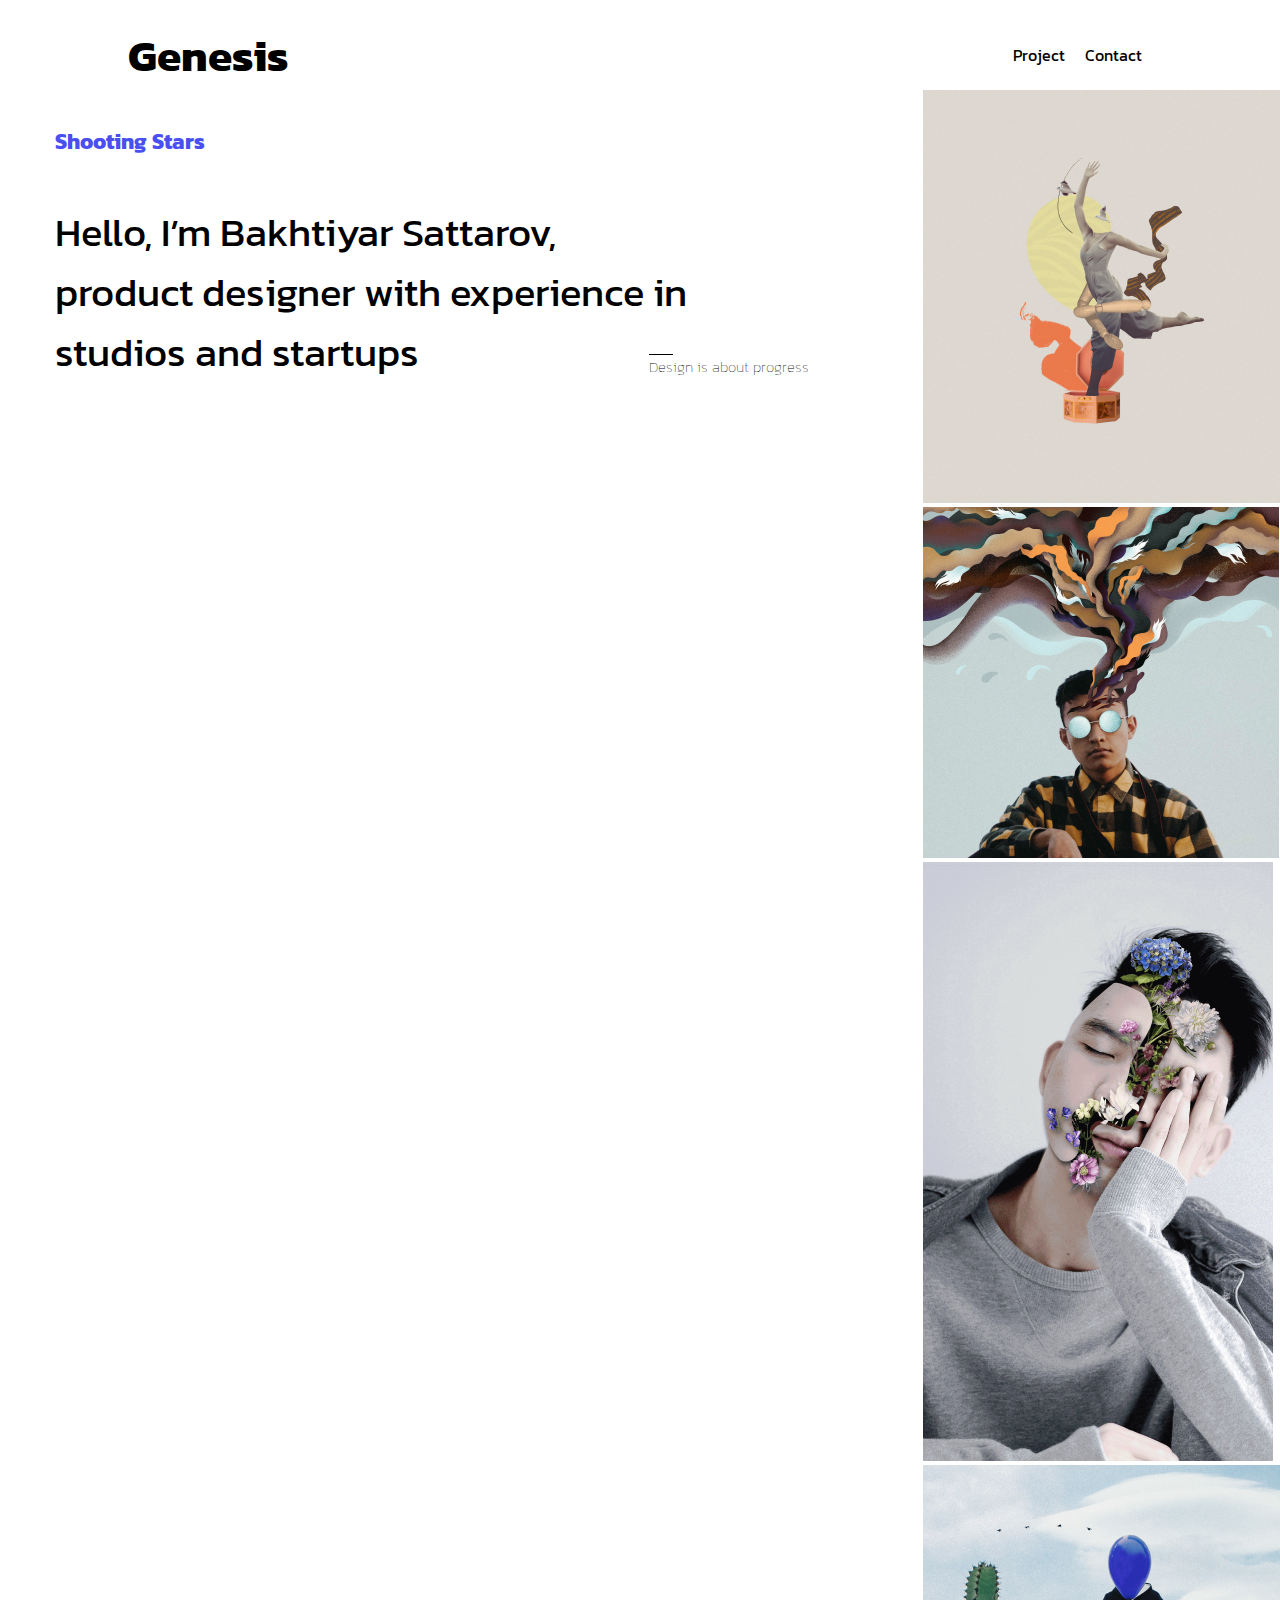
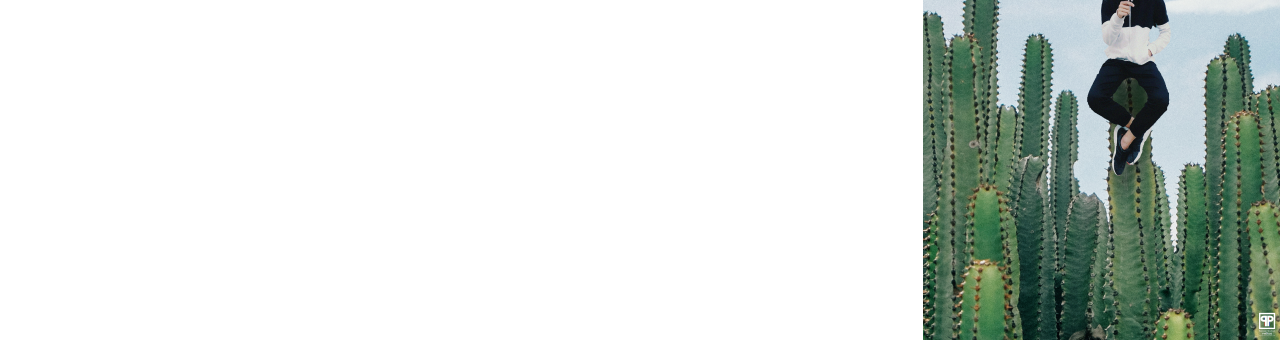
==== index.html @ 6133f6ea "first commit" ====
<!DOCTYPE html>
<html lang="en">
<head>
    <meta charset="UTF-8">
    <meta http-equiv="X-UA-Compatible" content="IE=edge">
    <meta name="viewport" content="width=device-width, initial-scale=1.0">

    <link rel="preconnect" href="https://fonts.googleapis.com"> 
    <link rel="preconnect" href="https://fonts.gstatic.com" crossorigin> 
    <link href="https://fonts.googleapis.com/css2?family=Kanit&display=swap" rel="stylesheet">
    <link rel="preconnect" href="https://fonts.googleapis.com"> 
    <link rel="preconnect" href="https://fonts.gstatic.com" crossorigin> 
    <link href="https://fonts.googleapis.com/css2?family=Kanit:wght@100&display=swap" rel="stylesheet">

    <link rel="stylesheet" href="styles/styles.css">


    <title>Document</title>
</head>
<body>
    <header>
        <nav class="navbar">
             <div class="logo"><h1>Genesis</h1></div>
            <ul>
                <li><a href="#">Project</a></li>
                <li><a href="#">Contact</a></li>
            </ul>
        </nav>
    </header>

    <main>
        <section class="section1">
            <div class="text-container">
                <h2>Shooting Stars</h2>
                <p>Hello, I’m Bakhtiyar Sattarov,
                    product designer with experience
                    in studios and startups</p>
                </div>
                <div class="quote-container">
                    <p class="quote"><span style="border-top: solid 1px black;">Des</span>ign is about progress</p>
                </div>
        </section>

        <section>
            <div class="grid-container">
                <div class="grid-item1"><img src="images/grid/Rectangle-2.png" alt=""></div>
                <div class="grid-item2"><img src="images/grid/Rectangle-3.png" alt=""></div>
                <div class="grid-item3"><img src="images/grid/Rectangle-4.png" alt=""></div>
                <div class="grid-item4"><img src="images/grid/Rectangle-5.png" alt=""></div>
                <div class="grid-item5"></div>
                <div class="grid-item6"></div>
                <div class="grid-item7"></div>
                <div class="grid-item8"></div>
                <div class="grid-item9"></div>
                <div class="grid-item10"></div>
                <div class="grid-item11"></div>
                <div class="grid-item12"></div>
            </div>
            
        </section>
    </main>
    
</body>
</html>
---- styles/styles.css ----
main{width:100%;height:100vh;display:flex;position:relative}.section1{width:100%;height:300px;display:flex;position:relative}.text-container{width:640px;height:300px;display:flex;flex-wrap:wrap;position:absolute;top:5%;left:6%}h2{margin-top:20px;font-family:"Kanit",sans-serif;font-size:22px;color:#4A4FF2}p{margin-top:20px;font-family:"Kanit",sans-serif;font-size:40px;color:#000000}.quote-container{width:200px;height:40px;display:inline;justify-content:center;align-items:center;position:absolute;bottom:5%;right:8%}.quote{font-family:"Kanit",sans-serif;font-size:15px;color:#000000;font-weight:100}header{width:100%;height:70px;margin-top:20px;display:flex;align-items:center;justify-content:center}.logo{font-family:"Kanit",sans-serif;font-size:22px}.navbar{width:80%;height:70px;display:flex;justify-content:center;align-items:center}.navbar ul{width:100%;display:flex;justify-content:flex-end}.navbar li{list-style:none;font-family:"Kanit",sans-serif;font-size:16px}.navbar a{padding:10px;text-decoration:none;color:black;cursor:pointer}*{margin:0;padding:0;box-sizing:border-box}body{width:100%;height:100vh;background-color:white}
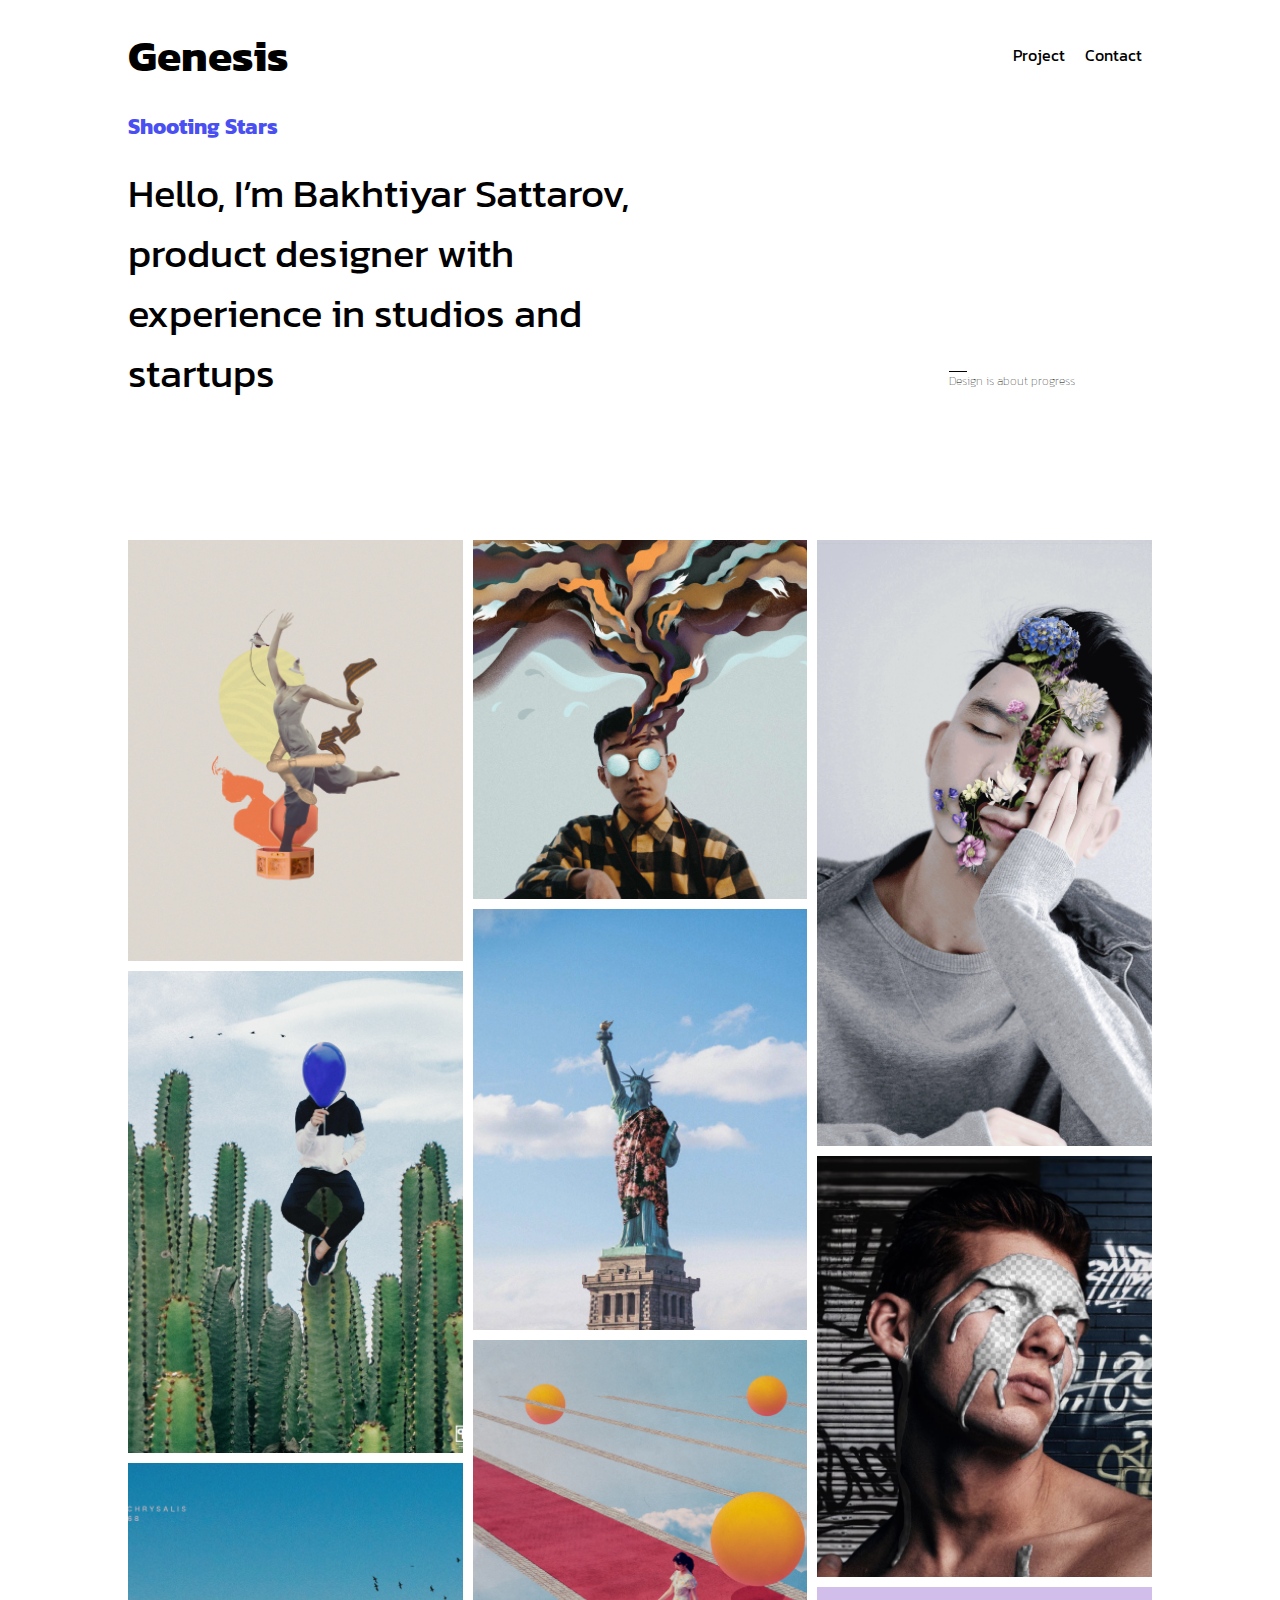
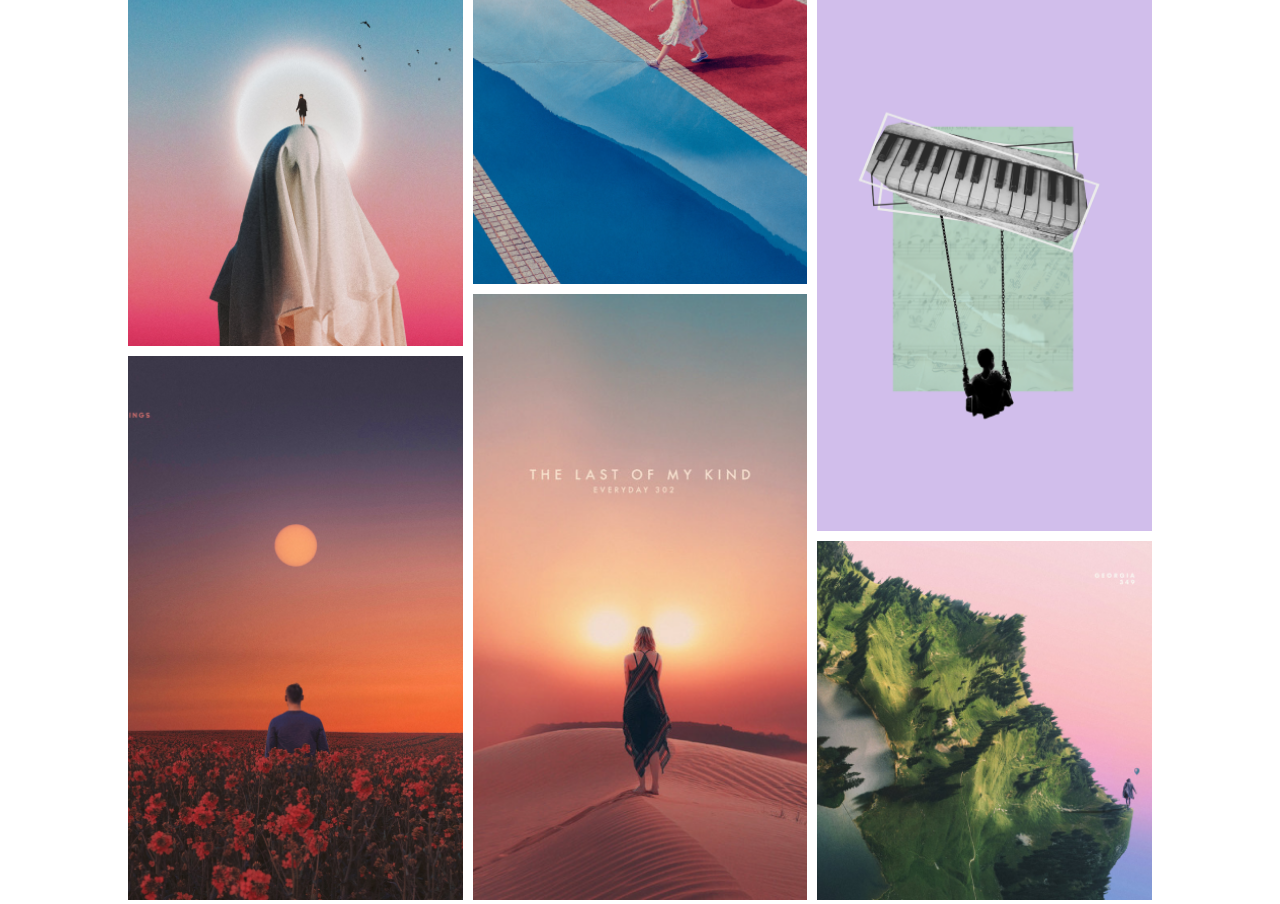
==== commit 5f205b78: "added grid" ====
--- a/index.html
+++ b/index.html
@@ -41,20 +41,20 @@
                 </div>
         </section>
 
-        <section>
+        <section class="section2">
             <div class="grid-container">
                 <div class="grid-item1"><img src="images/grid/Rectangle-2.png" alt=""></div>
                 <div class="grid-item2"><img src="images/grid/Rectangle-3.png" alt=""></div>
                 <div class="grid-item3"><img src="images/grid/Rectangle-4.png" alt=""></div>
                 <div class="grid-item4"><img src="images/grid/Rectangle-5.png" alt=""></div>
-                <div class="grid-item5"></div>
-                <div class="grid-item6"></div>
-                <div class="grid-item7"></div>
-                <div class="grid-item8"></div>
-                <div class="grid-item9"></div>
-                <div class="grid-item10"></div>
-                <div class="grid-item11"></div>
-                <div class="grid-item12"></div>
+                <div class="grid-item5"><img src="images/grid/Rectangle-6.png" alt=""></div>
+                <div class="grid-item6"><img src="images/grid/Rectangle-7.png" alt=""></div>
+                <div class="grid-item7"><img src="images/grid/Rectangle-8.png" alt=""></div>
+                <div class="grid-item8"><img src="images/grid/Rectangle-9.png" alt=""></div>
+                <div class="grid-item9"><img src="images/grid/Rectangle-10.png" alt=""></div>
+                <div class="grid-item10"><img src="images/grid/Rectangle-11.png" alt=""></div>
+                <div class="grid-item11"><img src="images/grid/Rectangle-12.png" alt=""></div>
+                <div class="grid-item12"><img src="images/grid/Rectangle-13.png" alt=""></div>
             </div>
             
         </section>
--- a/styles/styles.css
+++ b/styles/styles.css
@@ -1 +1 @@
-main{width:100%;height:100vh;display:flex;position:relative}.section1{width:100%;height:300px;display:flex;position:relative}.text-container{width:640px;height:300px;display:flex;flex-wrap:wrap;position:absolute;top:5%;left:6%}h2{margin-top:20px;font-family:"Kanit",sans-serif;font-size:22px;color:#4A4FF2}p{margin-top:20px;font-family:"Kanit",sans-serif;font-size:40px;color:#000000}.quote-container{width:200px;height:40px;display:inline;justify-content:center;align-items:center;position:absolute;bottom:5%;right:8%}.quote{font-family:"Kanit",sans-serif;font-size:15px;color:#000000;font-weight:100}header{width:100%;height:70px;margin-top:20px;display:flex;align-items:center;justify-content:center}.logo{font-family:"Kanit",sans-serif;font-size:22px}.navbar{width:80%;height:70px;display:flex;justify-content:center;align-items:center}.navbar ul{width:100%;display:flex;justify-content:flex-end}.navbar li{list-style:none;font-family:"Kanit",sans-serif;font-size:16px}.navbar a{padding:10px;text-decoration:none;color:black;cursor:pointer}*{margin:0;padding:0;box-sizing:border-box}body{width:100%;height:100vh;background-color:white}+.section2{width:100%;height:100vh;display:flex;justify-content:center;margin-top:150px}.grid-container{width:80%;height:1960px;display:grid;justify-content:center;grid-gap:10px;grid-template-columns:repeat(9,1fr);grid-template-rows:repeat(32,1fr)}.grid-container img{width:100%;height:100%;object-fit:cover}.grid-item1{grid-column:1/4;grid-row:1/8}.grid-item2{grid-column:4/7;grid-row:1/7}.grid-item3{grid-column:7/10;grid-row:1/11}.grid-item4{grid-column:1/4;grid-row:8/16}.grid-item5{grid-column:4/7;grid-row:7/14}.grid-item6{grid-column:7/10;grid-row:11/18}.grid-item7{grid-column:1/4;grid-row:16/24}.grid-item8{grid-column:4/7;grid-row:14/23}.grid-item9{grid-column:7/10;grid-row:18/27}.grid-item10{grid-column:1/4;grid-row:24/33}.grid-item11{grid-column:4/7;grid-row:23/33}.grid-item12{grid-column:7/10;grid-row:27/33}main{width:100%;height:100vh;flex-direction:column}.section1{width:100%;height:300px;display:flex;justify-content:center}.text-container{float:left;width:40%;height:300px;display:flex;flex-wrap:wrap}h2{margin-top:20px;font-family:"Kanit",sans-serif;font-size:22px;color:#4A4FF2}p{margin-top:20px;font-family:"Kanit",sans-serif;font-size:40px;color:#000000}.quote-container{float:right;width:40%;height:300px;display:flex;justify-content:flex-end;align-items:flex-end}.quote{font-family:"Kanit",sans-serif;font-size:12px;color:#000000;font-weight:100;padding-right:15%}header{width:100%;height:70px;margin-top:20px;display:flex;align-items:center;justify-content:center}.logo{font-family:"Kanit",sans-serif;font-size:22px}.navbar{width:80%;height:70px;display:flex;justify-content:center;align-items:center}.navbar ul{width:100%;display:flex;justify-content:flex-end}.navbar li{list-style:none;font-family:"Kanit",sans-serif;font-size:16px}.navbar a{padding:10px;text-decoration:none;color:black;cursor:pointer}*{margin:0;padding:0;box-sizing:border-box}body{width:100%;height:100vh;background-color:white}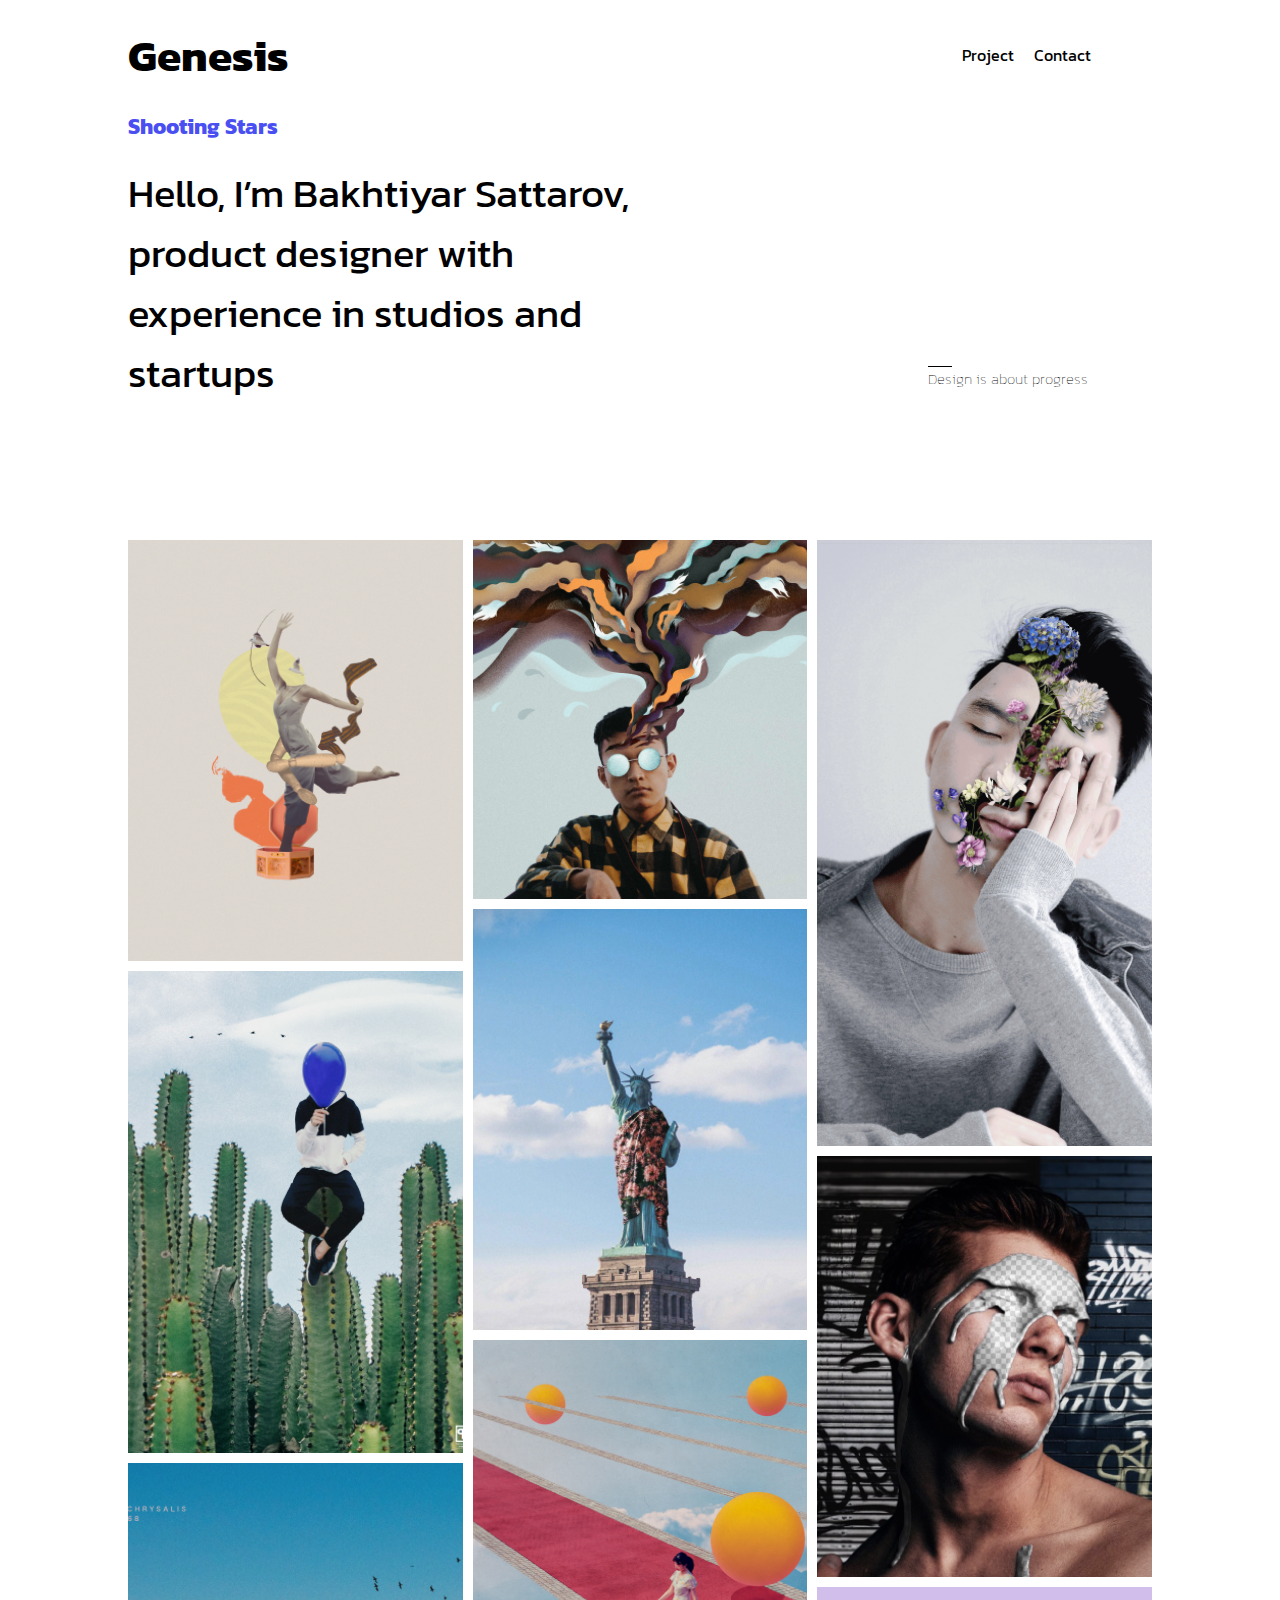
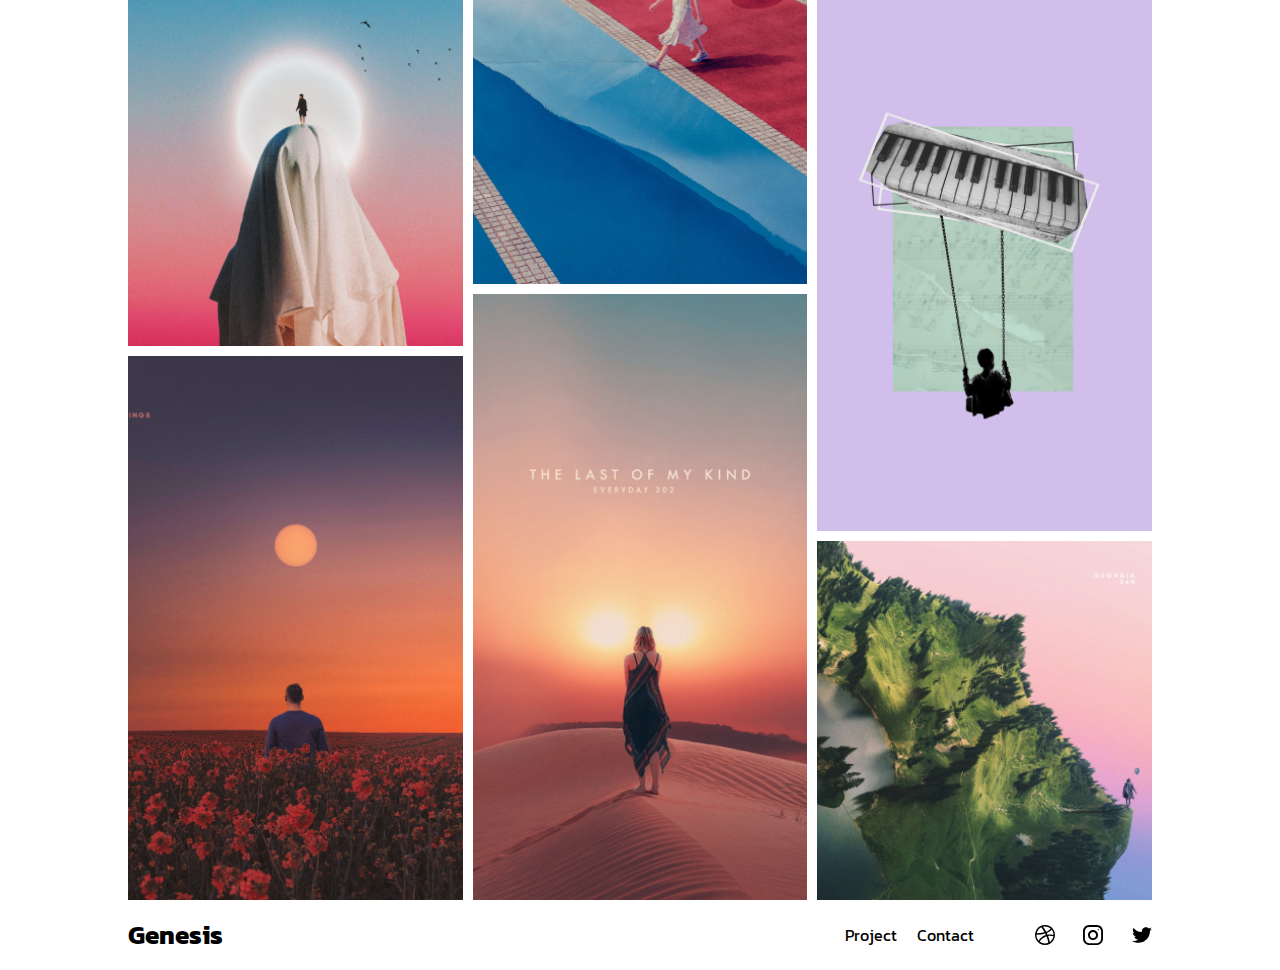
==== commit 6a76025d: "added footer" ====
--- a/index.html
+++ b/index.html
@@ -55,10 +55,30 @@
                 <div class="grid-item10"><img src="images/grid/Rectangle-11.png" alt=""></div>
                 <div class="grid-item11"><img src="images/grid/Rectangle-12.png" alt=""></div>
                 <div class="grid-item12"><img src="images/grid/Rectangle-13.png" alt=""></div>
-            </div>
-            
+            </div> 
         </section>
     </main>
+
+    <footer class="footer-container">
+        <nav class="navbar">
+             <div class="logo"><h3>Genesis</h3></div>
+            <ul>
+                <li><a href="#">Project</a></li>
+                <li><a href="#">Contact</a></li>
+            </ul>
+            <div class="social-media-container">
+                <svg class="dribbble">
+                    <use xlink:href="images/svg/dribbble.svg#dribbble"></use>
+                </svg>
+                <svg class="instagram">
+                    <use xlink:href="images/svg/instagram.svg#instagram"></use>
+                </svg>
+                <svg class="twitter">
+                    <use xlink:href="images/svg/twitter.svg#twitter"></use>
+                </svg>
+            </div> 
+        </nav>      
+    </footer>
     
 </body>
 </html>--- a/styles/styles.css
+++ b/styles/styles.css
@@ -1 +1 @@
-.section2{width:100%;height:100vh;display:flex;justify-content:center;margin-top:150px}.grid-container{width:80%;height:1960px;display:grid;justify-content:center;grid-gap:10px;grid-template-columns:repeat(9,1fr);grid-template-rows:repeat(32,1fr)}.grid-container img{width:100%;height:100%;object-fit:cover}.grid-item1{grid-column:1/4;grid-row:1/8}.grid-item2{grid-column:4/7;grid-row:1/7}.grid-item3{grid-column:7/10;grid-row:1/11}.grid-item4{grid-column:1/4;grid-row:8/16}.grid-item5{grid-column:4/7;grid-row:7/14}.grid-item6{grid-column:7/10;grid-row:11/18}.grid-item7{grid-column:1/4;grid-row:16/24}.grid-item8{grid-column:4/7;grid-row:14/23}.grid-item9{grid-column:7/10;grid-row:18/27}.grid-item10{grid-column:1/4;grid-row:24/33}.grid-item11{grid-column:4/7;grid-row:23/33}.grid-item12{grid-column:7/10;grid-row:27/33}main{width:100%;height:100vh;flex-direction:column}.section1{width:100%;height:300px;display:flex;justify-content:center}.text-container{float:left;width:40%;height:300px;display:flex;flex-wrap:wrap}h2{margin-top:20px;font-family:"Kanit",sans-serif;font-size:22px;color:#4A4FF2}p{margin-top:20px;font-family:"Kanit",sans-serif;font-size:40px;color:#000000}.quote-container{float:right;width:40%;height:300px;display:flex;justify-content:flex-end;align-items:flex-end}.quote{font-family:"Kanit",sans-serif;font-size:12px;color:#000000;font-weight:100;padding-right:15%}header{width:100%;height:70px;margin-top:20px;display:flex;align-items:center;justify-content:center}.logo{font-family:"Kanit",sans-serif;font-size:22px}.navbar{width:80%;height:70px;display:flex;justify-content:center;align-items:center}.navbar ul{width:100%;display:flex;justify-content:flex-end}.navbar li{list-style:none;font-family:"Kanit",sans-serif;font-size:16px}.navbar a{padding:10px;text-decoration:none;color:black;cursor:pointer}*{margin:0;padding:0;box-sizing:border-box}body{width:100%;height:100vh;background-color:white}+.footer-container{width:100%;height:70px;display:flex;align-items:center;justify-content:center}.logo{font-family:"Kanit",sans-serif;font-size:22px;color:black}.navbar{width:100%;height:70px;display:flex;justify-content:center;align-items:center}.navbar ul{width:100%;display:flex;justify-content:flex-end;padding-right:5%}.navbar li{list-style:none;font-family:"Kanit",sans-serif;font-size:16px}.navbar a{padding:10px;text-decoration:none;color:black;cursor:pointer}.social-media-container{width:150px;height:70px;display:flex;justify-content:space-between;align-items:center}.dribbble{width:20px;height:20px}.instagram{width:20px;height:20px}.twitter{width:20px;height:20px}.section2{width:100%;height:100%;display:flex;justify-content:center;margin-top:150px}.grid-container{width:80%;height:1960px;display:grid;justify-content:center;grid-gap:10px;grid-template-columns:repeat(9,1fr);grid-template-rows:repeat(32,1fr)}.grid-container img{width:100%;height:100%;object-fit:cover}.grid-item1{grid-column:1/4;grid-row:1/8}.grid-item2{grid-column:4/7;grid-row:1/7}.grid-item3{grid-column:7/10;grid-row:1/11}.grid-item4{grid-column:1/4;grid-row:8/16}.grid-item5{grid-column:4/7;grid-row:7/14}.grid-item6{grid-column:7/10;grid-row:11/18}.grid-item7{grid-column:1/4;grid-row:16/24}.grid-item8{grid-column:4/7;grid-row:14/23}.grid-item9{grid-column:7/10;grid-row:18/27}.grid-item10{grid-column:1/4;grid-row:24/33}.grid-item11{grid-column:4/7;grid-row:23/33}.grid-item12{grid-column:7/10;grid-row:27/33}.section1{width:100%;height:300px;display:flex;justify-content:center}.text-container{float:left;width:40%;height:300px;display:flex;flex-wrap:wrap}h2{margin-top:20px;font-family:"Kanit",sans-serif;font-size:22px;color:#4A4FF2}p{margin-top:20px;font-family:"Kanit",sans-serif;font-size:40px;color:#000000}.quote-container{float:right;width:40%;height:300px;display:flex;justify-content:flex-end;align-items:flex-end;padding-right:5%}.quote{font-family:"Kanit",sans-serif;font-size:15px;color:#000000;font-weight:100}header{width:100%;height:70px;margin-top:20px;display:flex;align-items:center;justify-content:center}.logo{font-family:"Kanit",sans-serif;font-size:22px;color:black}.navbar{width:80%;height:70px;display:flex;justify-content:center;align-items:center}.navbar ul{width:100%;display:flex;justify-content:flex-end}.navbar li{list-style:none;font-family:"Kanit",sans-serif;font-size:16px}.navbar a{padding:10px;text-decoration:none;color:black;cursor:pointer}*{margin:0;padding:0;box-sizing:border-box}body{width:100%;height:100vh;flex-direction:column;background-color:white}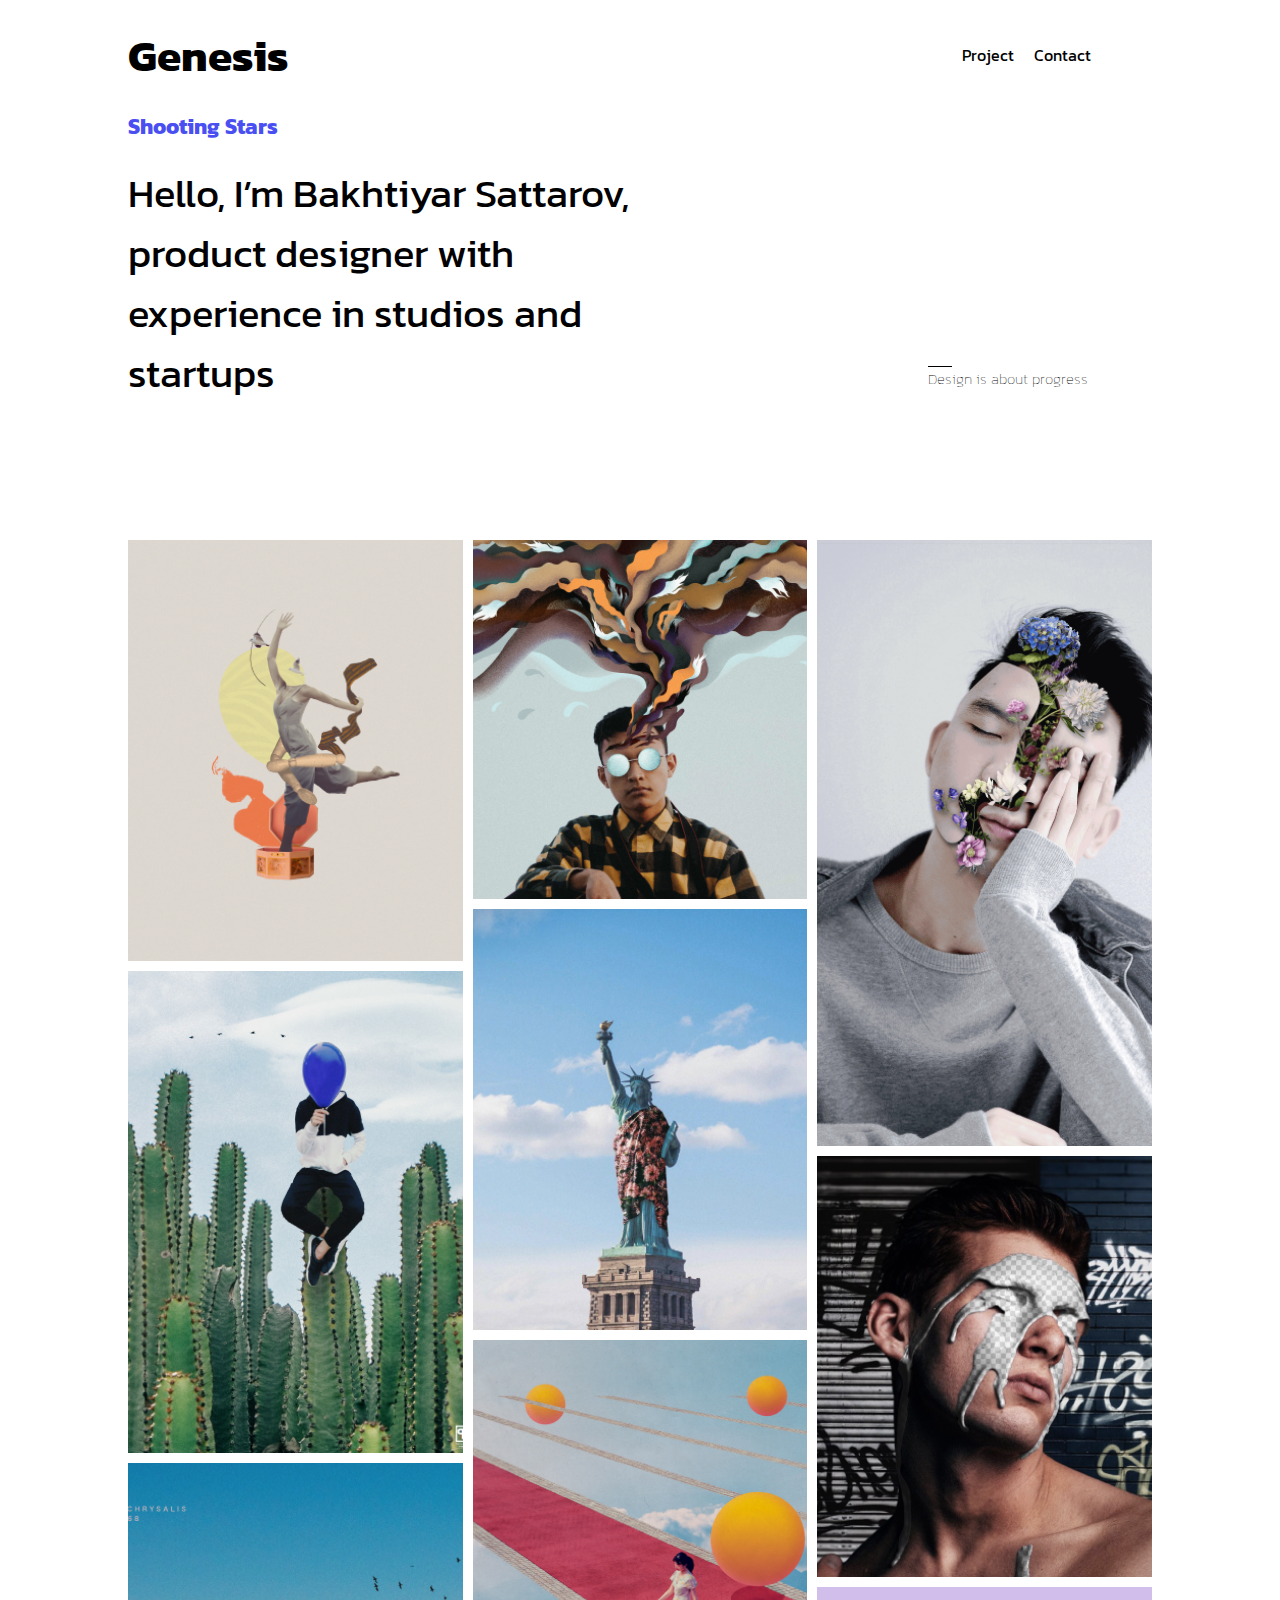
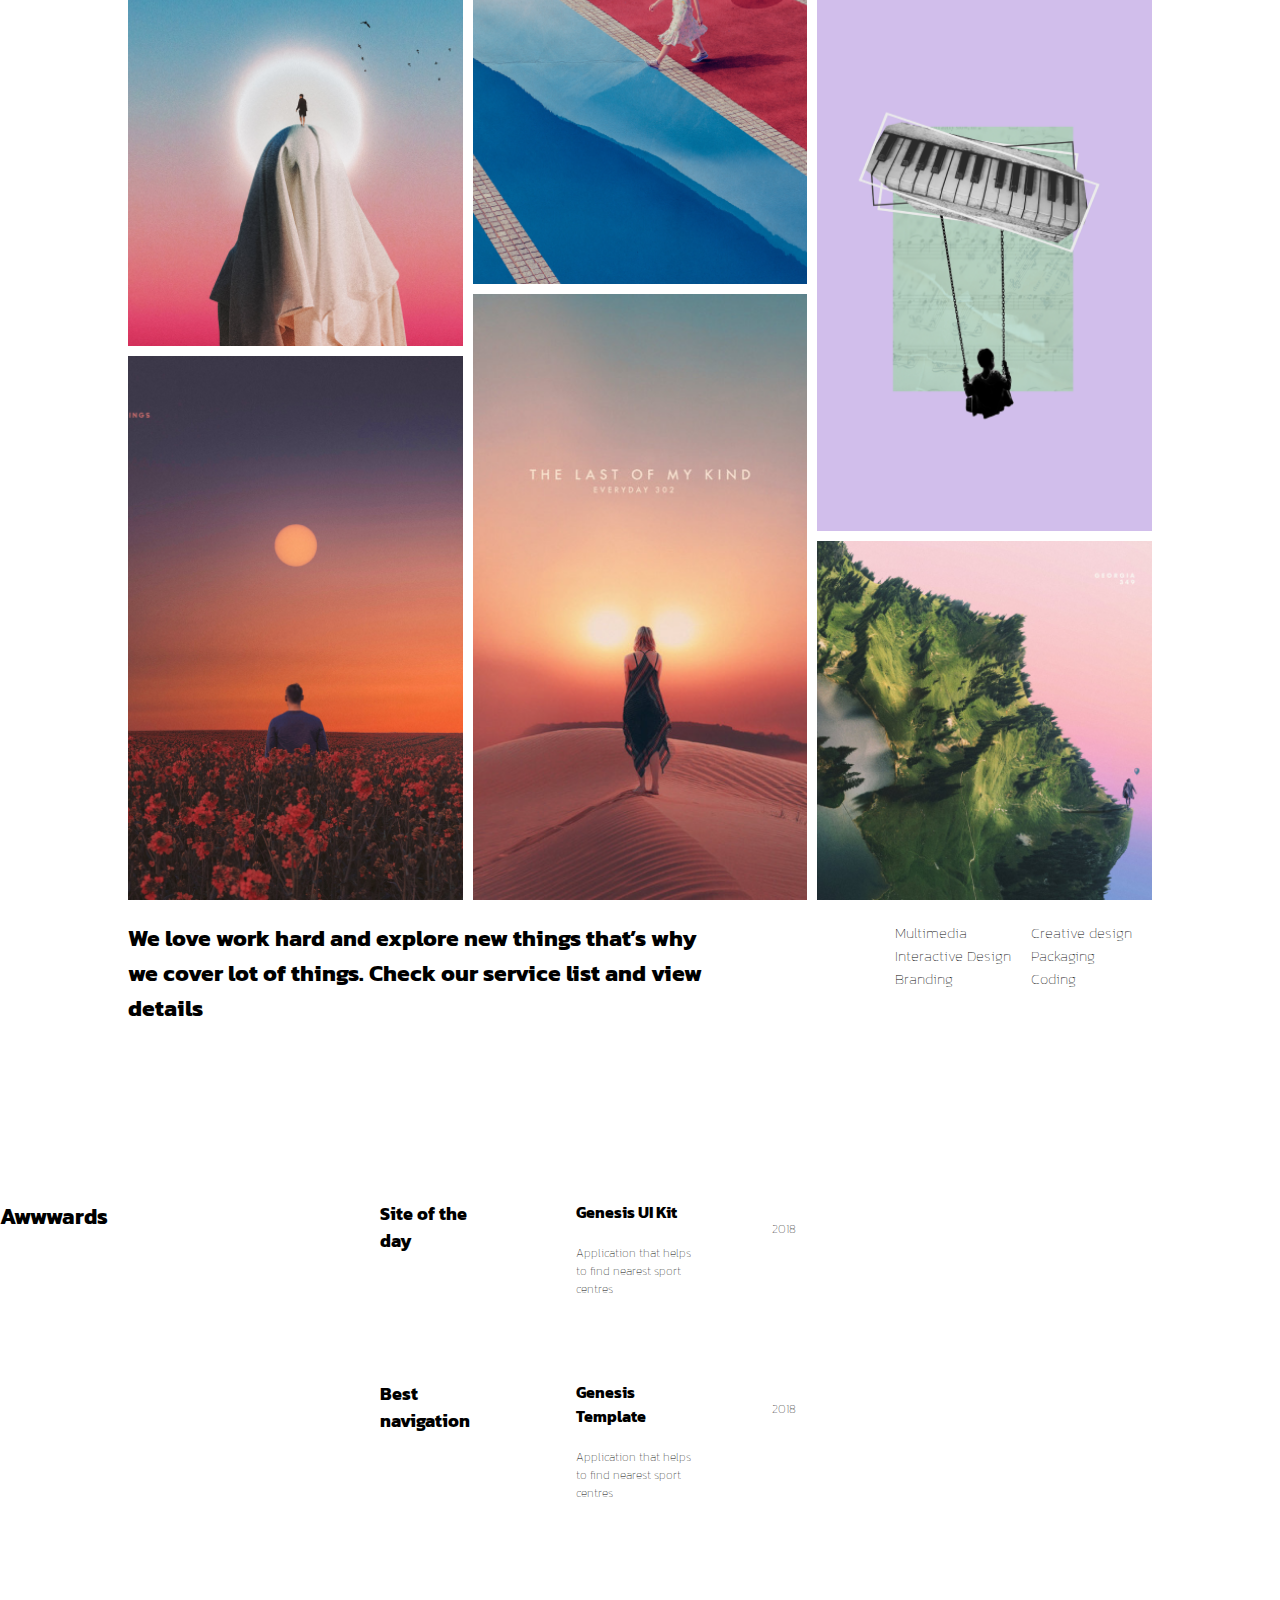
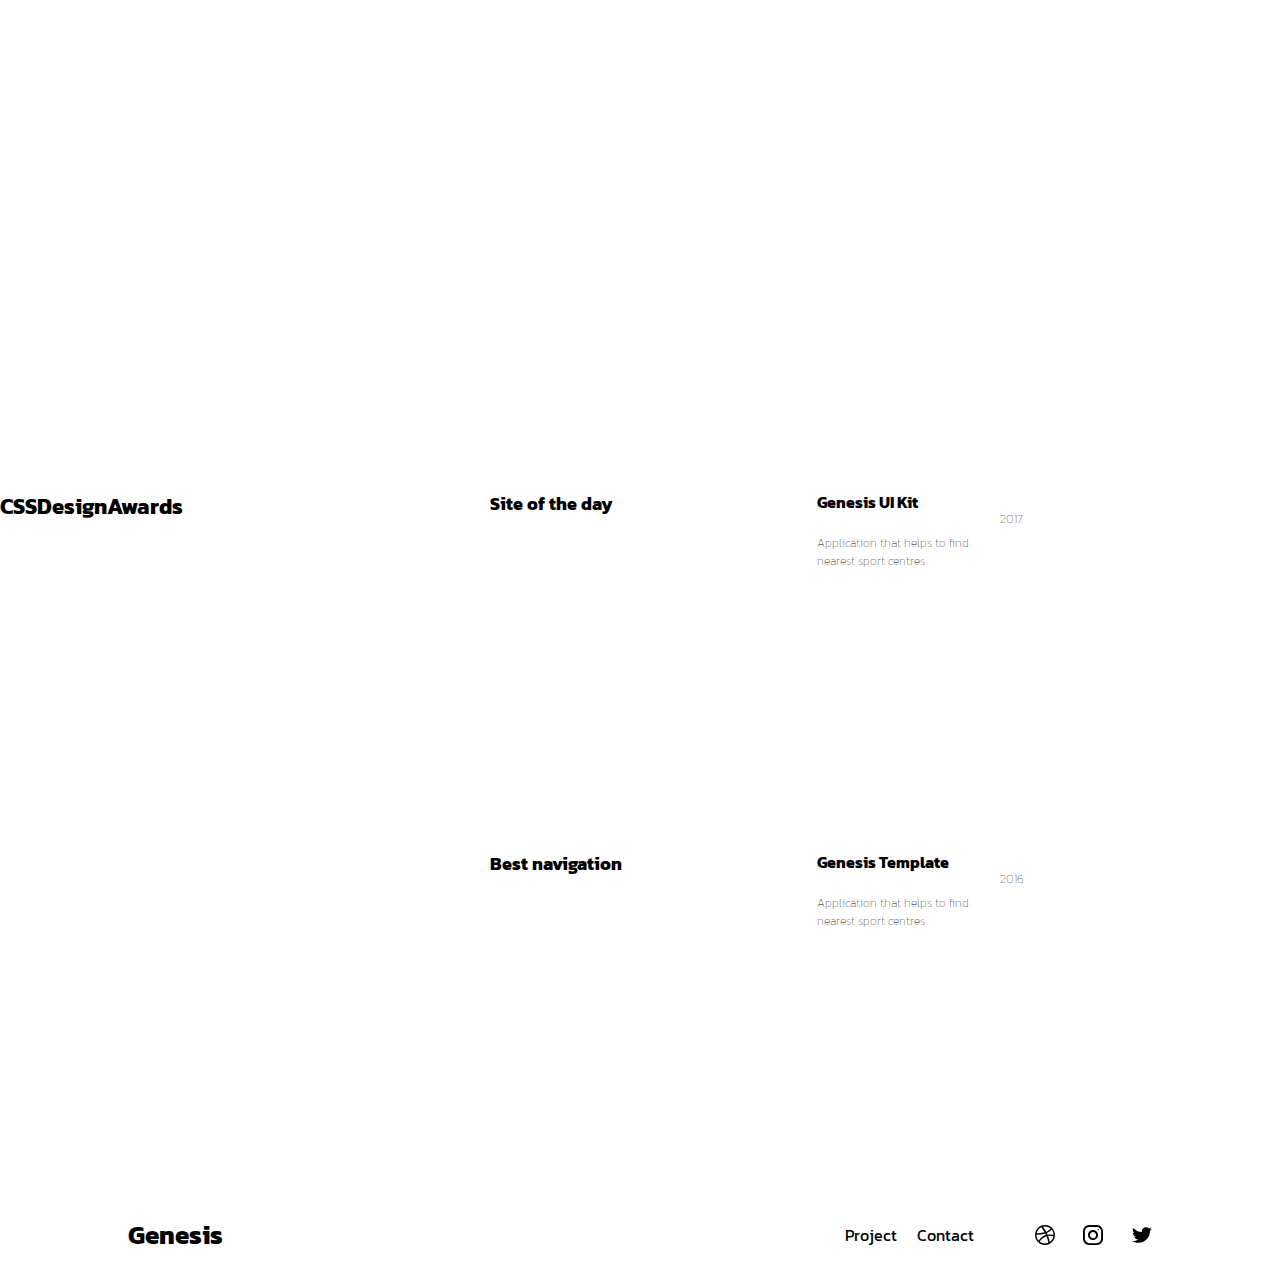
==== commit 30ed0963: "trying to add grid" ====
--- a/index.html
+++ b/index.html
@@ -57,6 +57,66 @@
                 <div class="grid-item12"><img src="images/grid/Rectangle-13.png" alt=""></div>
             </div> 
         </section>
+
+        <section class="section3">
+        <div class="section3-container">
+            <div class="text-container1">
+                <h3>We love work hard and explore new things that’s why we cover lot of things.
+                     Check our service list and view details</h3>
+            </div>
+            <div class="lists">
+                <div class="list1">
+                    <ul>
+                        <li>Multimedia</li>
+                        <li>Interactive Design</li>
+                        <li>Branding</li>
+                    </ul>
+                </div>
+                <div class="list2">
+                    <ul>
+                        <li>Creative design</li>
+                        <li>Packaging</li>
+                        <li>Coding</li>
+                    </ul>
+                </div>
+            </div>
+        </div>
+        </section>
+
+        <section class="section4">
+            <div class="grid-container1">
+                <div class="grid-text1"><h3>Awwwards</h3></div>
+                <div class="grid-text2"><h4>Site of the day</h4></div>
+                <div class="grid-text3"><h4>Best navigation</h4></div>
+
+                <div class="grid-text4"><h5>Genesis UI Kit</h5>
+                    <p>Application that helps to find nearest sport centres</p>
+                </div>
+
+                <div class="grid-text5"><h5>Genesis Template</h5>
+                    <p>Application that helps to find nearest sport centres</p>
+                </div>
+                
+                <div class="grid-text6"><p>2018</p></div>
+                <div class="grid-text7"><p>2018</p></div>
+            </div>
+            <div class="grid-container2">
+                <div class="grid-text8"><h3>CSSDesignAwards</h3></div>
+                <div class="grid-text9"><h4>Site of the day</h4></div>
+                <div class="grid-text10"><h4>Best navigation</h4></div>
+
+                <div class="grid-text11"><h5>Genesis UI Kit</h5>
+                    <p>Application that helps to find nearest sport centres</p>
+                </div>
+
+                <div class="grid-text12"><h5>Genesis Template</h5>
+                    <p>Application that helps to find nearest sport centres</p>
+                </div>
+
+                <div class="grid-text13"><p>2017</p></div>
+                <div class="grid-text14"><p>2016</p></div>
+            </div>
+        </section>
     </main>
 
     <footer class="footer-container">
--- a/styles/styles.css
+++ b/styles/styles.css
@@ -1 +1 @@
-.footer-container{width:100%;height:70px;display:flex;align-items:center;justify-content:center}.logo{font-family:"Kanit",sans-serif;font-size:22px;color:black}.navbar{width:100%;height:70px;display:flex;justify-content:center;align-items:center}.navbar ul{width:100%;display:flex;justify-content:flex-end;padding-right:5%}.navbar li{list-style:none;font-family:"Kanit",sans-serif;font-size:16px}.navbar a{padding:10px;text-decoration:none;color:black;cursor:pointer}.social-media-container{width:150px;height:70px;display:flex;justify-content:space-between;align-items:center}.dribbble{width:20px;height:20px}.instagram{width:20px;height:20px}.twitter{width:20px;height:20px}.section2{width:100%;height:100%;display:flex;justify-content:center;margin-top:150px}.grid-container{width:80%;height:1960px;display:grid;justify-content:center;grid-gap:10px;grid-template-columns:repeat(9,1fr);grid-template-rows:repeat(32,1fr)}.grid-container img{width:100%;height:100%;object-fit:cover}.grid-item1{grid-column:1/4;grid-row:1/8}.grid-item2{grid-column:4/7;grid-row:1/7}.grid-item3{grid-column:7/10;grid-row:1/11}.grid-item4{grid-column:1/4;grid-row:8/16}.grid-item5{grid-column:4/7;grid-row:7/14}.grid-item6{grid-column:7/10;grid-row:11/18}.grid-item7{grid-column:1/4;grid-row:16/24}.grid-item8{grid-column:4/7;grid-row:14/23}.grid-item9{grid-column:7/10;grid-row:18/27}.grid-item10{grid-column:1/4;grid-row:24/33}.grid-item11{grid-column:4/7;grid-row:23/33}.grid-item12{grid-column:7/10;grid-row:27/33}.section1{width:100%;height:300px;display:flex;justify-content:center}.text-container{float:left;width:40%;height:300px;display:flex;flex-wrap:wrap}h2{margin-top:20px;font-family:"Kanit",sans-serif;font-size:22px;color:#4A4FF2}p{margin-top:20px;font-family:"Kanit",sans-serif;font-size:40px;color:#000000}.quote-container{float:right;width:40%;height:300px;display:flex;justify-content:flex-end;align-items:flex-end;padding-right:5%}.quote{font-family:"Kanit",sans-serif;font-size:15px;color:#000000;font-weight:100}header{width:100%;height:70px;margin-top:20px;display:flex;align-items:center;justify-content:center}.logo{font-family:"Kanit",sans-serif;font-size:22px;color:black}.navbar{width:80%;height:70px;display:flex;justify-content:center;align-items:center}.navbar ul{width:100%;display:flex;justify-content:flex-end}.navbar li{list-style:none;font-family:"Kanit",sans-serif;font-size:16px}.navbar a{padding:10px;text-decoration:none;color:black;cursor:pointer}*{margin:0;padding:0;box-sizing:border-box}body{width:100%;height:100vh;flex-direction:column;background-color:white}+.footer-container{width:100%;height:70px;display:flex;align-items:center;justify-content:center}.logo{font-family:"Kanit",sans-serif;font-size:22px;color:black}.navbar{width:100%;height:70px;display:flex;justify-content:center;align-items:center}.navbar ul{width:100%;display:flex;justify-content:flex-end;padding-right:5%}.navbar li{list-style:none;font-family:"Kanit",sans-serif;font-size:16px}.navbar a{padding:10px;text-decoration:none;color:black;cursor:pointer}.social-media-container{width:150px;height:70px;display:flex;justify-content:space-between;align-items:center}.dribbble{width:20px;height:20px}.instagram{width:20px;height:20px}.twitter{width:20px;height:20px}.section2{width:100%;height:100%;display:flex;justify-content:center;margin-top:150px}.grid-container{width:80%;height:1960px;display:grid;justify-content:center;grid-gap:10px;grid-template-columns:repeat(9,1fr);grid-template-rows:repeat(32,1fr)}.grid-container img{width:100%;height:100%;object-fit:cover}.grid-item1{grid-column:1/4;grid-row:1/8}.grid-item2{grid-column:4/7;grid-row:1/7}.grid-item3{grid-column:7/10;grid-row:1/11}.grid-item4{grid-column:1/4;grid-row:8/16}.grid-item5{grid-column:4/7;grid-row:7/14}.grid-item6{grid-column:7/10;grid-row:11/18}.grid-item7{grid-column:1/4;grid-row:16/24}.grid-item8{grid-column:4/7;grid-row:14/23}.grid-item9{grid-column:7/10;grid-row:18/27}.grid-item10{grid-column:1/4;grid-row:24/33}.grid-item11{grid-column:4/7;grid-row:23/33}.grid-item12{grid-column:7/10;grid-row:27/33}.section4{width:100%;height:100%;display:flex;justify-content:center;flex-direction:column;margin-top:150px}.grid-container1{width:80%;height:800px;display:grid;grid-gap:10px;grid-template-columns:repeat(15,1fr);grid-template-rows:repeat(9,1fr)}.grid-container1 h3{font-family:"Kanit",sans-serif;font-size:22px;color:black}.grid-container1 h4{font-family:"Kanit",sans-serif;font-size:18px;color:black}.grid-container1 h5{font-family:"Kanit",sans-serif;font-size:16px;color:black}.grid-container1 p{font-family:"Kanit",sans-serif;font-size:12px;font-weight:100;color:black}.grid-text1{grid-column:1/2;grid-row:1/2;object-fit:cover}.grid-text2{grid-column:6/8;grid-row:1/2}.grid-text3{grid-column:6/8;grid-row:3/4}.grid-text4{grid-column:9/11;grid-row:1/3}.grid-text5{grid-column:9/11;grid-row:3/5}.grid-text6{grid-column:12/13;grid-row:1/2}.grid-text7{grid-column:12/13;grid-row:3/4}.grid-container2{width:80%;height:800px;display:grid;grid-gap:10px;grid-template-columns:repeat(12,1fr);grid-template-rows:repeat(9,1fr)}.grid-container2 h3{font-family:"Kanit",sans-serif;font-size:22px;color:black}.grid-container2 h4{font-family:"Kanit",sans-serif;font-size:18px;color:black}.grid-container2 h5{font-family:"Kanit",sans-serif;font-size:16px;color:black}.grid-container2 p{font-family:"Kanit",sans-serif;font-size:12px;font-weight:100;color:black}.grid-text8{grid-column:1/3;grid-row:2/3}.grid-text9{grid-column:7/9;grid-row:2/3}.grid-text10{grid-column:7/9;grid-row:6/7}.grid-text11{grid-column:11/14;grid-row:2/5}.grid-text12{grid-column:11/14;grid-row:6/9}.grid-text13{grid-column:15/16;grid-row:2/3}.grid-text14{grid-column:15/16;grid-row:6/7}.section1{width:100%;height:300px;display:flex;justify-content:center}.text-container{float:left;width:40%;height:300px;display:flex;flex-wrap:wrap}h2{margin-top:20px;font-family:"Kanit",sans-serif;font-size:22px;color:#4A4FF2}p{margin-top:20px;font-family:"Kanit",sans-serif;font-size:40px;color:#000000}.quote-container{float:right;width:40%;height:300px;display:flex;justify-content:flex-end;align-items:flex-end;padding-right:5%}.quote{font-family:"Kanit",sans-serif;font-size:15px;color:#000000;font-weight:100}.section3{width:100%;height:150px;display:flex;justify-content:center}.section3-container{width:80%;height:150px;display:flex;justify-content:space-between}.text-container1{width:600px;height:110px;margin-top:20px;font-family:"Kanit",sans-serif;font-size:20px;color:#000000}.lists{width:300px;height:110px;display:flex;justify-content:flex-end;align-items:center}.lists ul{display:flex;flex-direction:column;padding-right:20px}.lists li{list-style:none;font-family:"Kanit",sans-serif;font-size:15px;font-weight:100;color:#000000}header{width:100%;height:70px;margin-top:20px;display:flex;align-items:center;justify-content:center}.logo{font-family:"Kanit",sans-serif;font-size:22px;color:black}.navbar{width:80%;height:70px;display:flex;justify-content:center;align-items:center}.navbar ul{width:100%;display:flex;justify-content:flex-end}.navbar li{list-style:none;font-family:"Kanit",sans-serif;font-size:16px}.navbar a{padding:10px;text-decoration:none;color:black;cursor:pointer}*{margin:0;padding:0;box-sizing:border-box}body{width:100%;height:100vh;flex-direction:column;background-color:white}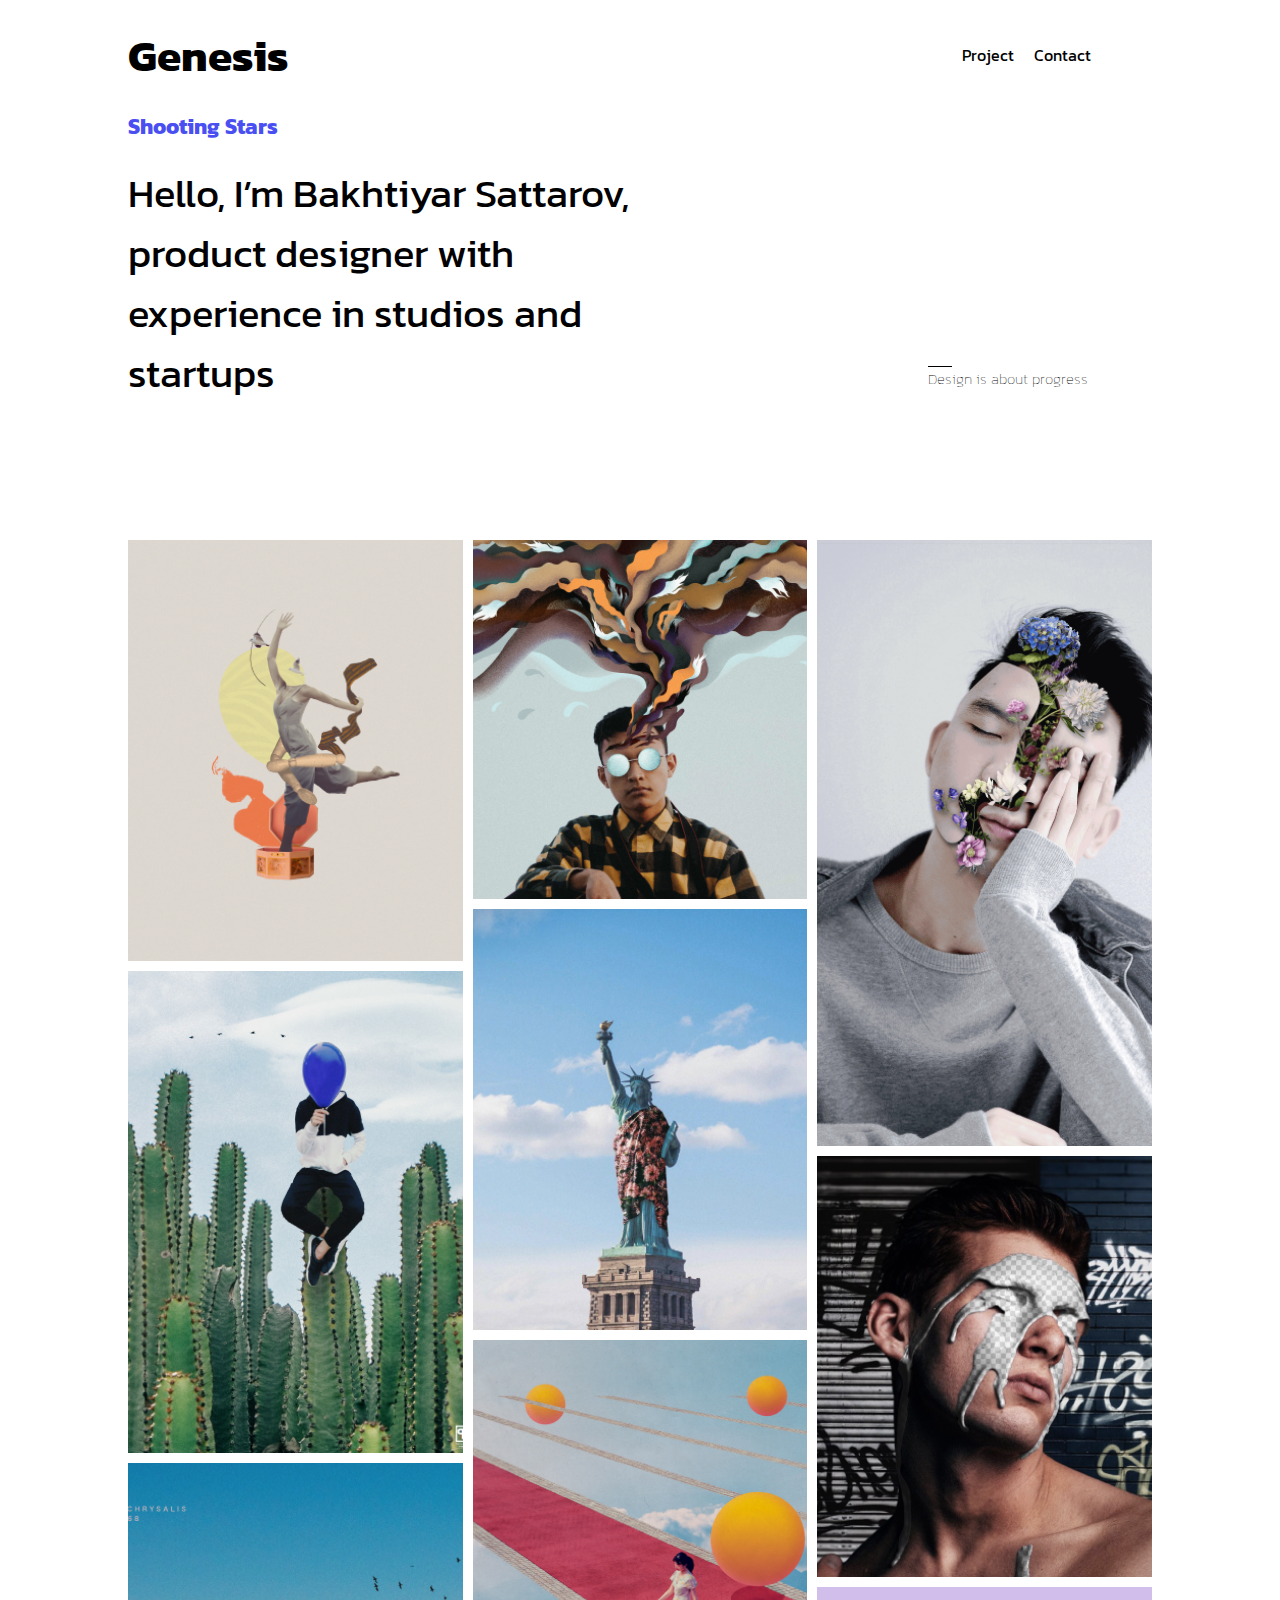
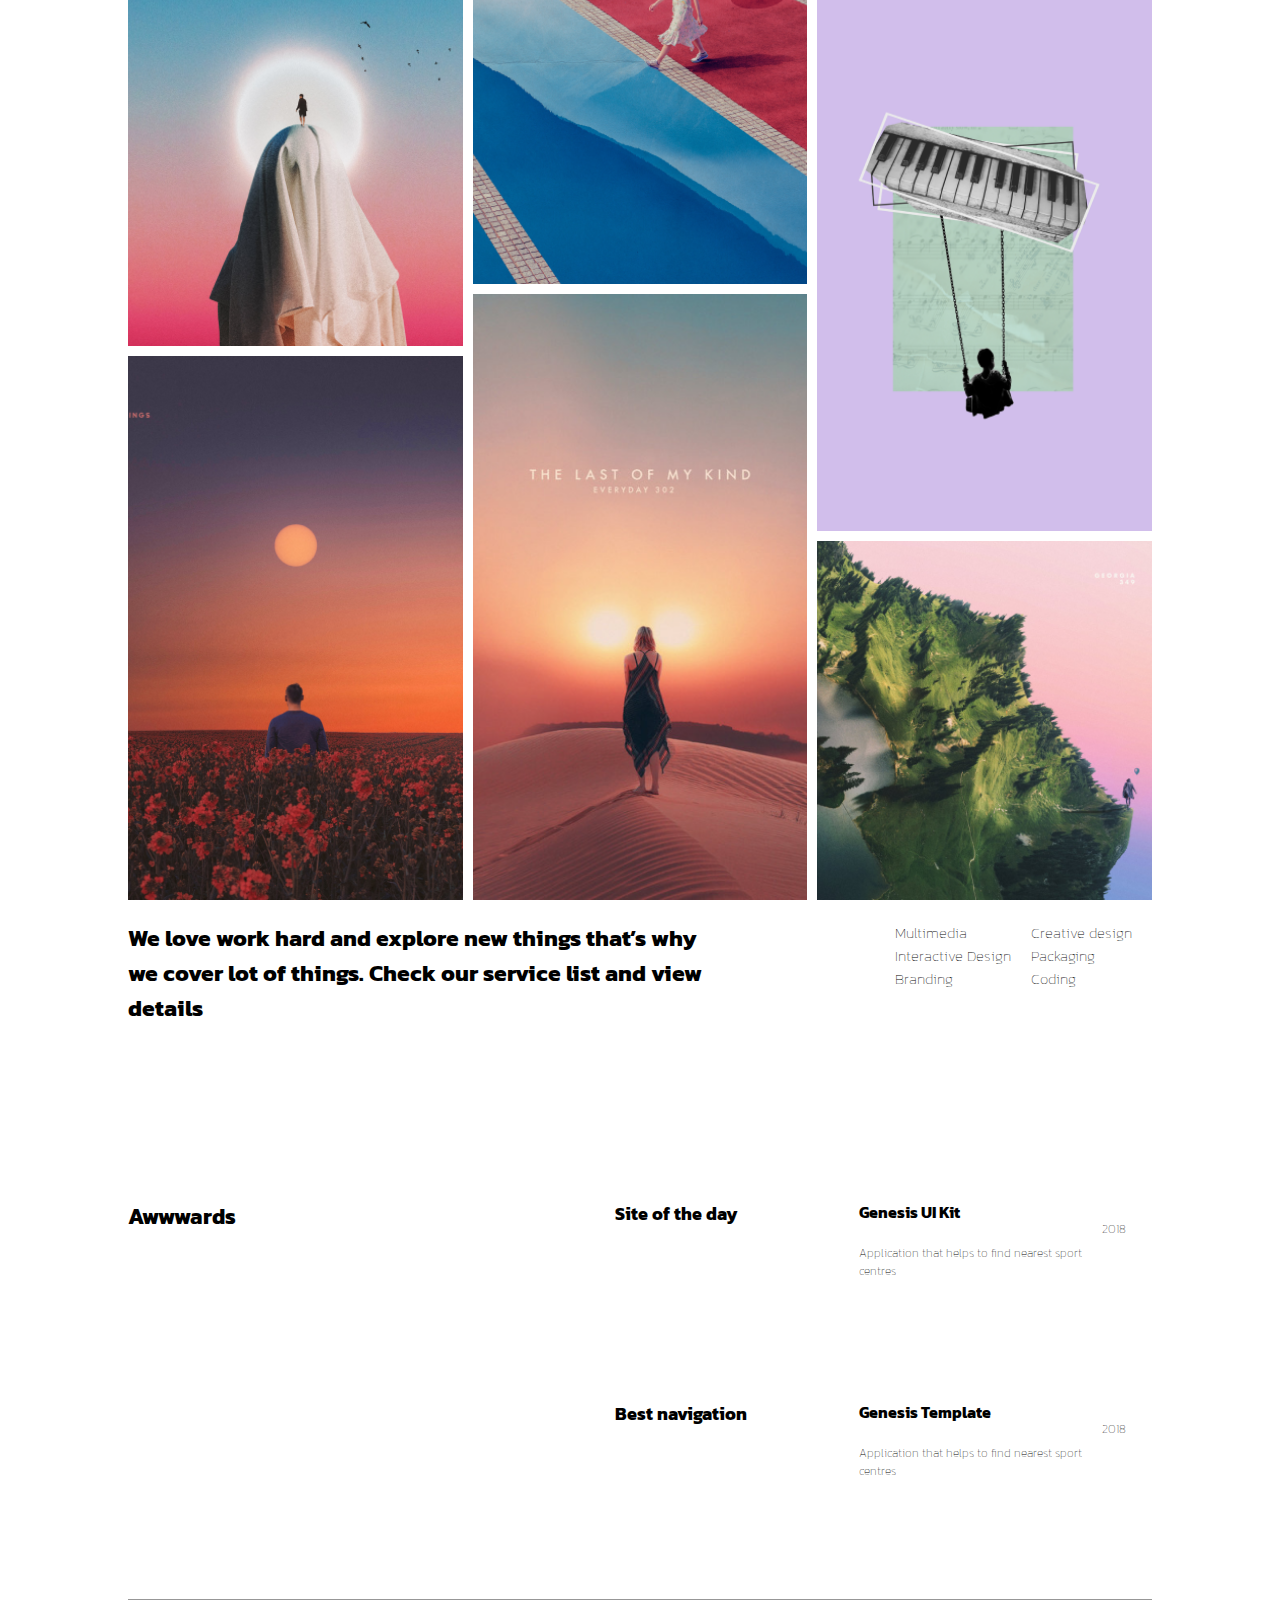
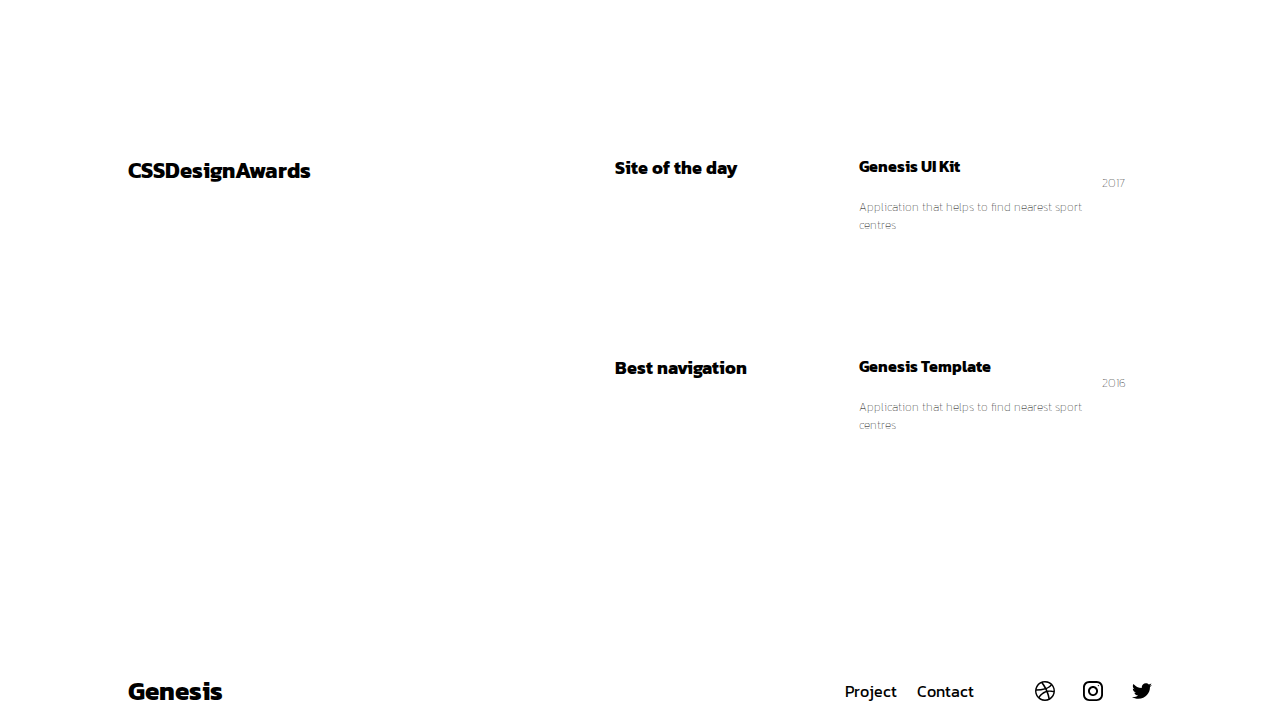
==== commit 309793bb: "added last grid on first side" ====
--- a/index.html
+++ b/index.html
@@ -85,36 +85,45 @@
 
         <section class="section4">
             <div class="grid-container1">
-                <div class="grid-text1"><h3>Awwwards</h3></div>
-                <div class="grid-text2"><h4>Site of the day</h4></div>
-                <div class="grid-text3"><h4>Best navigation</h4></div>
+                <div class="grid-text"><h3>Awwwards</h3></div>
+                <div class="grid-text"><h4>Site of the day</h4></div>
 
-                <div class="grid-text4"><h5>Genesis UI Kit</h5>
+                <div class="grid-text"><h5>Genesis UI Kit</h5>
                     <p>Application that helps to find nearest sport centres</p>
                 </div>
 
-                <div class="grid-text5"><h5>Genesis Template</h5>
+                <div class="grid-text"><p>2018</p></div>
+
+                <div class="grid-text"></div>
+
+                <div class="grid-text"><h4>Best navigation</h4></div>
+
+                <div class="grid-text"><h5>Genesis Template</h5>
                     <p>Application that helps to find nearest sport centres</p>
                 </div>
                 
-                <div class="grid-text6"><p>2018</p></div>
-                <div class="grid-text7"><p>2018</p></div>
+                 <div class="grid-text"><p>2018</p></div>
             </div>
+
             <div class="grid-container2">
-                <div class="grid-text8"><h3>CSSDesignAwards</h3></div>
-                <div class="grid-text9"><h4>Site of the day</h4></div>
-                <div class="grid-text10"><h4>Best navigation</h4></div>
+                <div class="grid-text"><h3>CSSDesignAwards</h3></div>
+                <div class="grid-text"><h4>Site of the day</h4></div>
 
-                <div class="grid-text11"><h5>Genesis UI Kit</h5>
+                <div class="grid-text"><h5>Genesis UI Kit</h5>
                     <p>Application that helps to find nearest sport centres</p>
                 </div>
 
-                <div class="grid-text12"><h5>Genesis Template</h5>
+                <div class="grid-text"><p>2017</p></div>
+
+                <div class="grid-text"></div>
+
+                <div class="grid-text"><h4>Best navigation</h4></div>
+
+                <div class="grid-text"><h5>Genesis Template</h5>
                     <p>Application that helps to find nearest sport centres</p>
                 </div>
 
-                <div class="grid-text13"><p>2017</p></div>
-                <div class="grid-text14"><p>2016</p></div>
+                <div class="grid-text"><p>2016</p></div>
             </div>
         </section>
     </main>
--- a/styles/styles.css
+++ b/styles/styles.css
@@ -1 +1 @@
-.footer-container{width:100%;height:70px;display:flex;align-items:center;justify-content:center}.logo{font-family:"Kanit",sans-serif;font-size:22px;color:black}.navbar{width:100%;height:70px;display:flex;justify-content:center;align-items:center}.navbar ul{width:100%;display:flex;justify-content:flex-end;padding-right:5%}.navbar li{list-style:none;font-family:"Kanit",sans-serif;font-size:16px}.navbar a{padding:10px;text-decoration:none;color:black;cursor:pointer}.social-media-container{width:150px;height:70px;display:flex;justify-content:space-between;align-items:center}.dribbble{width:20px;height:20px}.instagram{width:20px;height:20px}.twitter{width:20px;height:20px}.section2{width:100%;height:100%;display:flex;justify-content:center;margin-top:150px}.grid-container{width:80%;height:1960px;display:grid;justify-content:center;grid-gap:10px;grid-template-columns:repeat(9,1fr);grid-template-rows:repeat(32,1fr)}.grid-container img{width:100%;height:100%;object-fit:cover}.grid-item1{grid-column:1/4;grid-row:1/8}.grid-item2{grid-column:4/7;grid-row:1/7}.grid-item3{grid-column:7/10;grid-row:1/11}.grid-item4{grid-column:1/4;grid-row:8/16}.grid-item5{grid-column:4/7;grid-row:7/14}.grid-item6{grid-column:7/10;grid-row:11/18}.grid-item7{grid-column:1/4;grid-row:16/24}.grid-item8{grid-column:4/7;grid-row:14/23}.grid-item9{grid-column:7/10;grid-row:18/27}.grid-item10{grid-column:1/4;grid-row:24/33}.grid-item11{grid-column:4/7;grid-row:23/33}.grid-item12{grid-column:7/10;grid-row:27/33}.section4{width:100%;height:100%;display:flex;justify-content:center;flex-direction:column;margin-top:150px}.grid-container1{width:80%;height:800px;display:grid;grid-gap:10px;grid-template-columns:repeat(15,1fr);grid-template-rows:repeat(9,1fr)}.grid-container1 h3{font-family:"Kanit",sans-serif;font-size:22px;color:black}.grid-container1 h4{font-family:"Kanit",sans-serif;font-size:18px;color:black}.grid-container1 h5{font-family:"Kanit",sans-serif;font-size:16px;color:black}.grid-container1 p{font-family:"Kanit",sans-serif;font-size:12px;font-weight:100;color:black}.grid-text1{grid-column:1/2;grid-row:1/2;object-fit:cover}.grid-text2{grid-column:6/8;grid-row:1/2}.grid-text3{grid-column:6/8;grid-row:3/4}.grid-text4{grid-column:9/11;grid-row:1/3}.grid-text5{grid-column:9/11;grid-row:3/5}.grid-text6{grid-column:12/13;grid-row:1/2}.grid-text7{grid-column:12/13;grid-row:3/4}.grid-container2{width:80%;height:800px;display:grid;grid-gap:10px;grid-template-columns:repeat(12,1fr);grid-template-rows:repeat(9,1fr)}.grid-container2 h3{font-family:"Kanit",sans-serif;font-size:22px;color:black}.grid-container2 h4{font-family:"Kanit",sans-serif;font-size:18px;color:black}.grid-container2 h5{font-family:"Kanit",sans-serif;font-size:16px;color:black}.grid-container2 p{font-family:"Kanit",sans-serif;font-size:12px;font-weight:100;color:black}.grid-text8{grid-column:1/3;grid-row:2/3}.grid-text9{grid-column:7/9;grid-row:2/3}.grid-text10{grid-column:7/9;grid-row:6/7}.grid-text11{grid-column:11/14;grid-row:2/5}.grid-text12{grid-column:11/14;grid-row:6/9}.grid-text13{grid-column:15/16;grid-row:2/3}.grid-text14{grid-column:15/16;grid-row:6/7}.section1{width:100%;height:300px;display:flex;justify-content:center}.text-container{float:left;width:40%;height:300px;display:flex;flex-wrap:wrap}h2{margin-top:20px;font-family:"Kanit",sans-serif;font-size:22px;color:#4A4FF2}p{margin-top:20px;font-family:"Kanit",sans-serif;font-size:40px;color:#000000}.quote-container{float:right;width:40%;height:300px;display:flex;justify-content:flex-end;align-items:flex-end;padding-right:5%}.quote{font-family:"Kanit",sans-serif;font-size:15px;color:#000000;font-weight:100}.section3{width:100%;height:150px;display:flex;justify-content:center}.section3-container{width:80%;height:150px;display:flex;justify-content:space-between}.text-container1{width:600px;height:110px;margin-top:20px;font-family:"Kanit",sans-serif;font-size:20px;color:#000000}.lists{width:300px;height:110px;display:flex;justify-content:flex-end;align-items:center}.lists ul{display:flex;flex-direction:column;padding-right:20px}.lists li{list-style:none;font-family:"Kanit",sans-serif;font-size:15px;font-weight:100;color:#000000}header{width:100%;height:70px;margin-top:20px;display:flex;align-items:center;justify-content:center}.logo{font-family:"Kanit",sans-serif;font-size:22px;color:black}.navbar{width:80%;height:70px;display:flex;justify-content:center;align-items:center}.navbar ul{width:100%;display:flex;justify-content:flex-end}.navbar li{list-style:none;font-family:"Kanit",sans-serif;font-size:16px}.navbar a{padding:10px;text-decoration:none;color:black;cursor:pointer}*{margin:0;padding:0;box-sizing:border-box}body{width:100%;height:100vh;flex-direction:column;background-color:white}+.footer-container{width:100%;height:70px;display:flex;align-items:center;justify-content:center;margin-top:20%}.logo{font-family:"Kanit",sans-serif;font-size:22px;color:black}.navbar{width:100%;height:70px;display:flex;justify-content:center;align-items:center}.navbar ul{width:100%;display:flex;justify-content:flex-end;padding-right:5%}.navbar li{list-style:none;font-family:"Kanit",sans-serif;font-size:16px}.navbar a{padding:10px;text-decoration:none;color:black;cursor:pointer}.social-media-container{width:150px;height:70px;display:flex;justify-content:space-between;align-items:center}.dribbble{width:20px;height:20px}.instagram{width:20px;height:20px}.twitter{width:20px;height:20px}.section2{width:100%;height:100%;display:flex;justify-content:center;margin-top:150px}.grid-container{width:80%;height:1960px;display:grid;justify-content:center;grid-gap:10px;grid-template-columns:repeat(9,1fr);grid-template-rows:repeat(32,1fr)}.grid-container img{width:100%;height:100%;object-fit:cover}.grid-item1{grid-column:1/4;grid-row:1/8}.grid-item2{grid-column:4/7;grid-row:1/7}.grid-item3{grid-column:7/10;grid-row:1/11}.grid-item4{grid-column:1/4;grid-row:8/16}.grid-item5{grid-column:4/7;grid-row:7/14}.grid-item6{grid-column:7/10;grid-row:11/18}.grid-item7{grid-column:1/4;grid-row:16/24}.grid-item8{grid-column:4/7;grid-row:14/23}.grid-item9{grid-column:7/10;grid-row:18/27}.grid-item10{grid-column:1/4;grid-row:24/33}.grid-item11{grid-column:4/7;grid-row:23/33}.grid-item12{grid-column:7/10;grid-row:27/33}.section4{width:100%;height:800px;display:flex;justify-content:center;flex-wrap:wrap;margin-top:150px}.grid-container1{width:80%;height:400px;display:grid;grid-template-columns:2fr 1fr 1fr 50px;grid-template-rows:repeat(2,1fr);border-bottom:solid 1px #979797}.grid-container1 h3{font-family:"Kanit",sans-serif;font-size:22px;color:black}.grid-container1 h4{font-family:"Kanit",sans-serif;font-size:18px;color:black}.grid-container1 h5{font-family:"Kanit",sans-serif;font-size:16px;color:black}.grid-container1 p{font-family:"Kanit",sans-serif;font-size:12px;font-weight:100;color:black}.grid-container2{width:80%;height:400px;display:grid;grid-template-columns:2fr 1fr 1fr 50px;grid-template-rows:repeat(2,1fr);margin-top:12%}.grid-container2 h3{font-family:"Kanit",sans-serif;font-size:22px;color:black}.grid-container2 h4{font-family:"Kanit",sans-serif;font-size:18px;color:black}.grid-container2 h5{font-family:"Kanit",sans-serif;font-size:16px;color:black}.grid-container2 p{font-family:"Kanit",sans-serif;font-size:12px;font-weight:100;color:black}.section1{width:100%;height:300px;display:flex;justify-content:center}.text-container{float:left;width:40%;height:300px;display:flex;flex-wrap:wrap}h2{margin-top:20px;font-family:"Kanit",sans-serif;font-size:22px;color:#4A4FF2}p{margin-top:20px;font-family:"Kanit",sans-serif;font-size:40px;color:#000000}.quote-container{float:right;width:40%;height:300px;display:flex;justify-content:flex-end;align-items:flex-end;padding-right:5%}.quote{font-family:"Kanit",sans-serif;font-size:15px;color:#000000;font-weight:100}.section3{width:100%;height:150px;display:flex;justify-content:center}.section3-container{width:80%;height:150px;display:flex;justify-content:space-between}.text-container1{width:600px;height:110px;margin-top:20px;font-family:"Kanit",sans-serif;font-size:20px;color:#000000}.lists{width:300px;height:110px;display:flex;justify-content:flex-end;align-items:center}.lists ul{display:flex;flex-direction:column;padding-right:20px}.lists li{list-style:none;font-family:"Kanit",sans-serif;font-size:15px;font-weight:100;color:#000000}header{width:100%;height:70px;margin-top:20px;display:flex;align-items:center;justify-content:center}.logo{font-family:"Kanit",sans-serif;font-size:22px;color:black}.navbar{width:80%;height:70px;display:flex;justify-content:center;align-items:center}.navbar ul{width:100%;display:flex;justify-content:flex-end}.navbar li{list-style:none;font-family:"Kanit",sans-serif;font-size:16px}.navbar a{padding:10px;text-decoration:none;color:black;cursor:pointer}*{margin:0;padding:0;box-sizing:border-box}body{width:100%;height:100vh;flex-direction:column;background-color:white}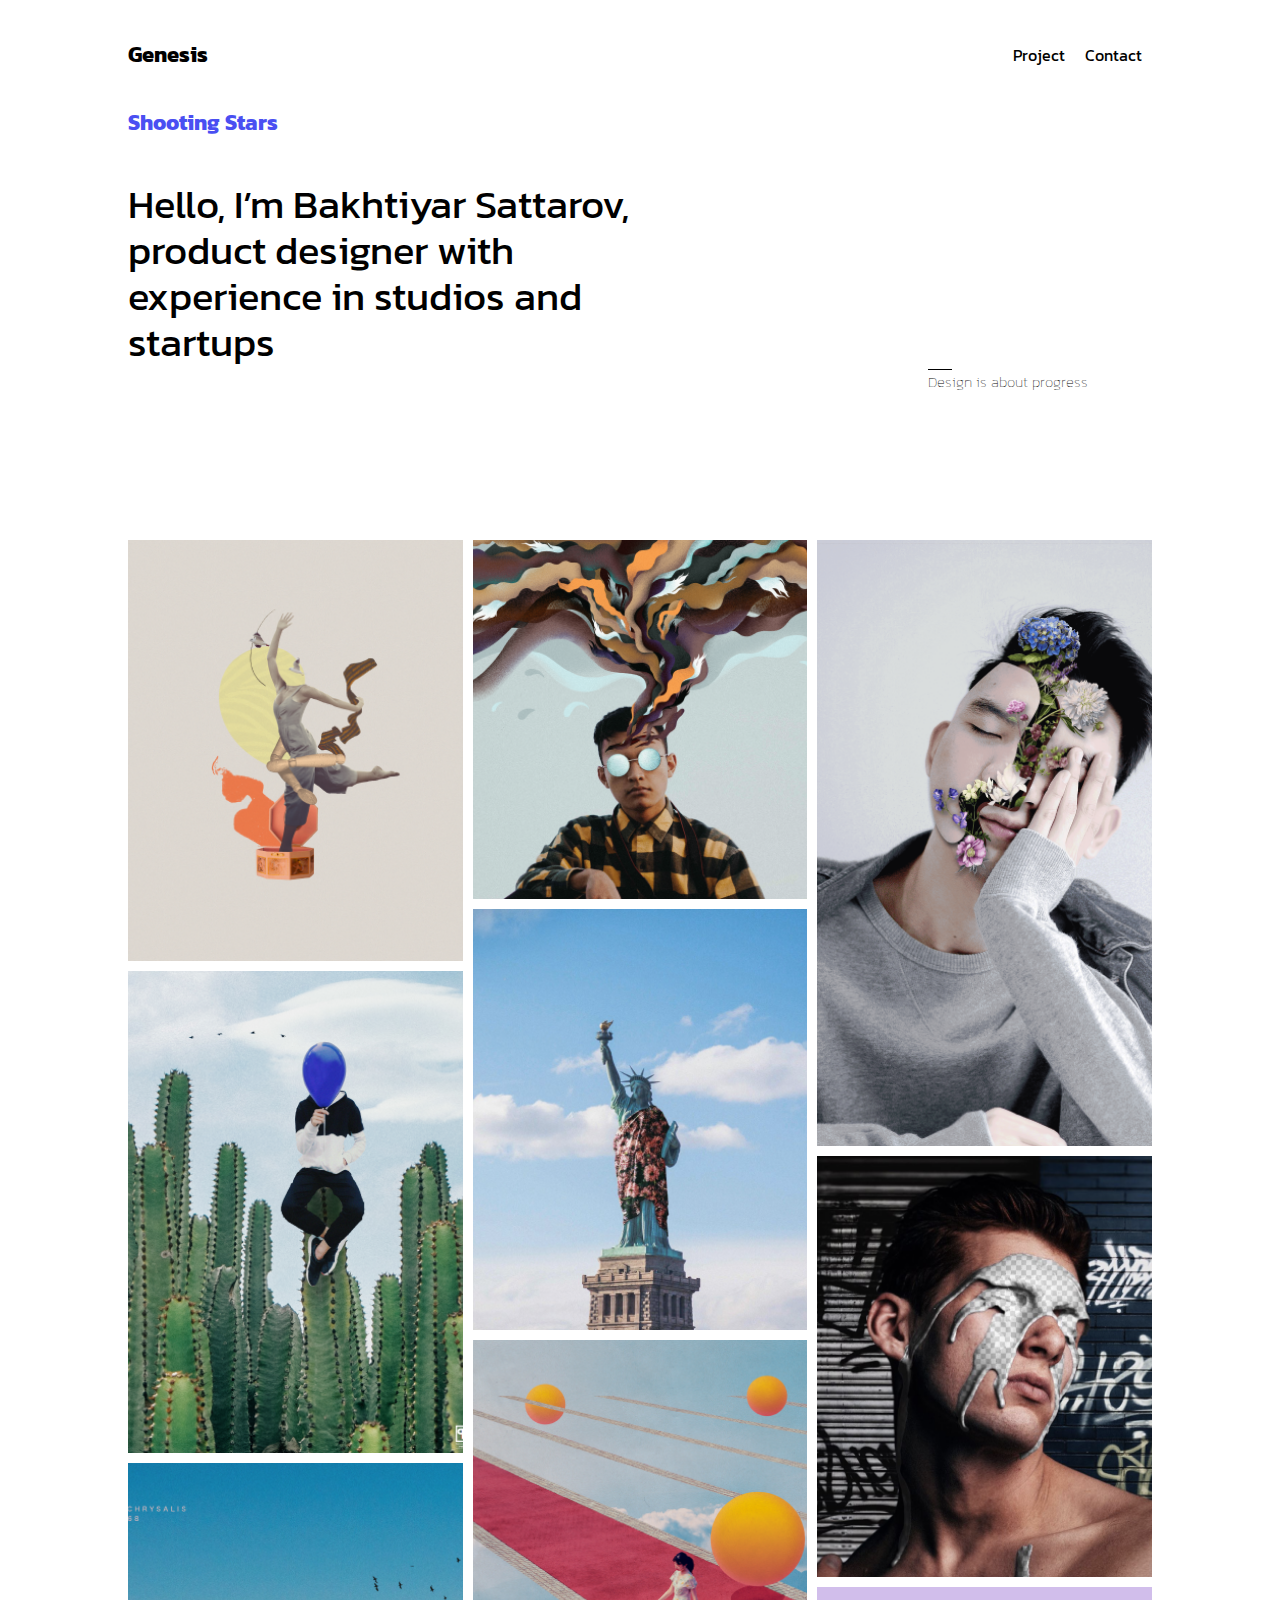
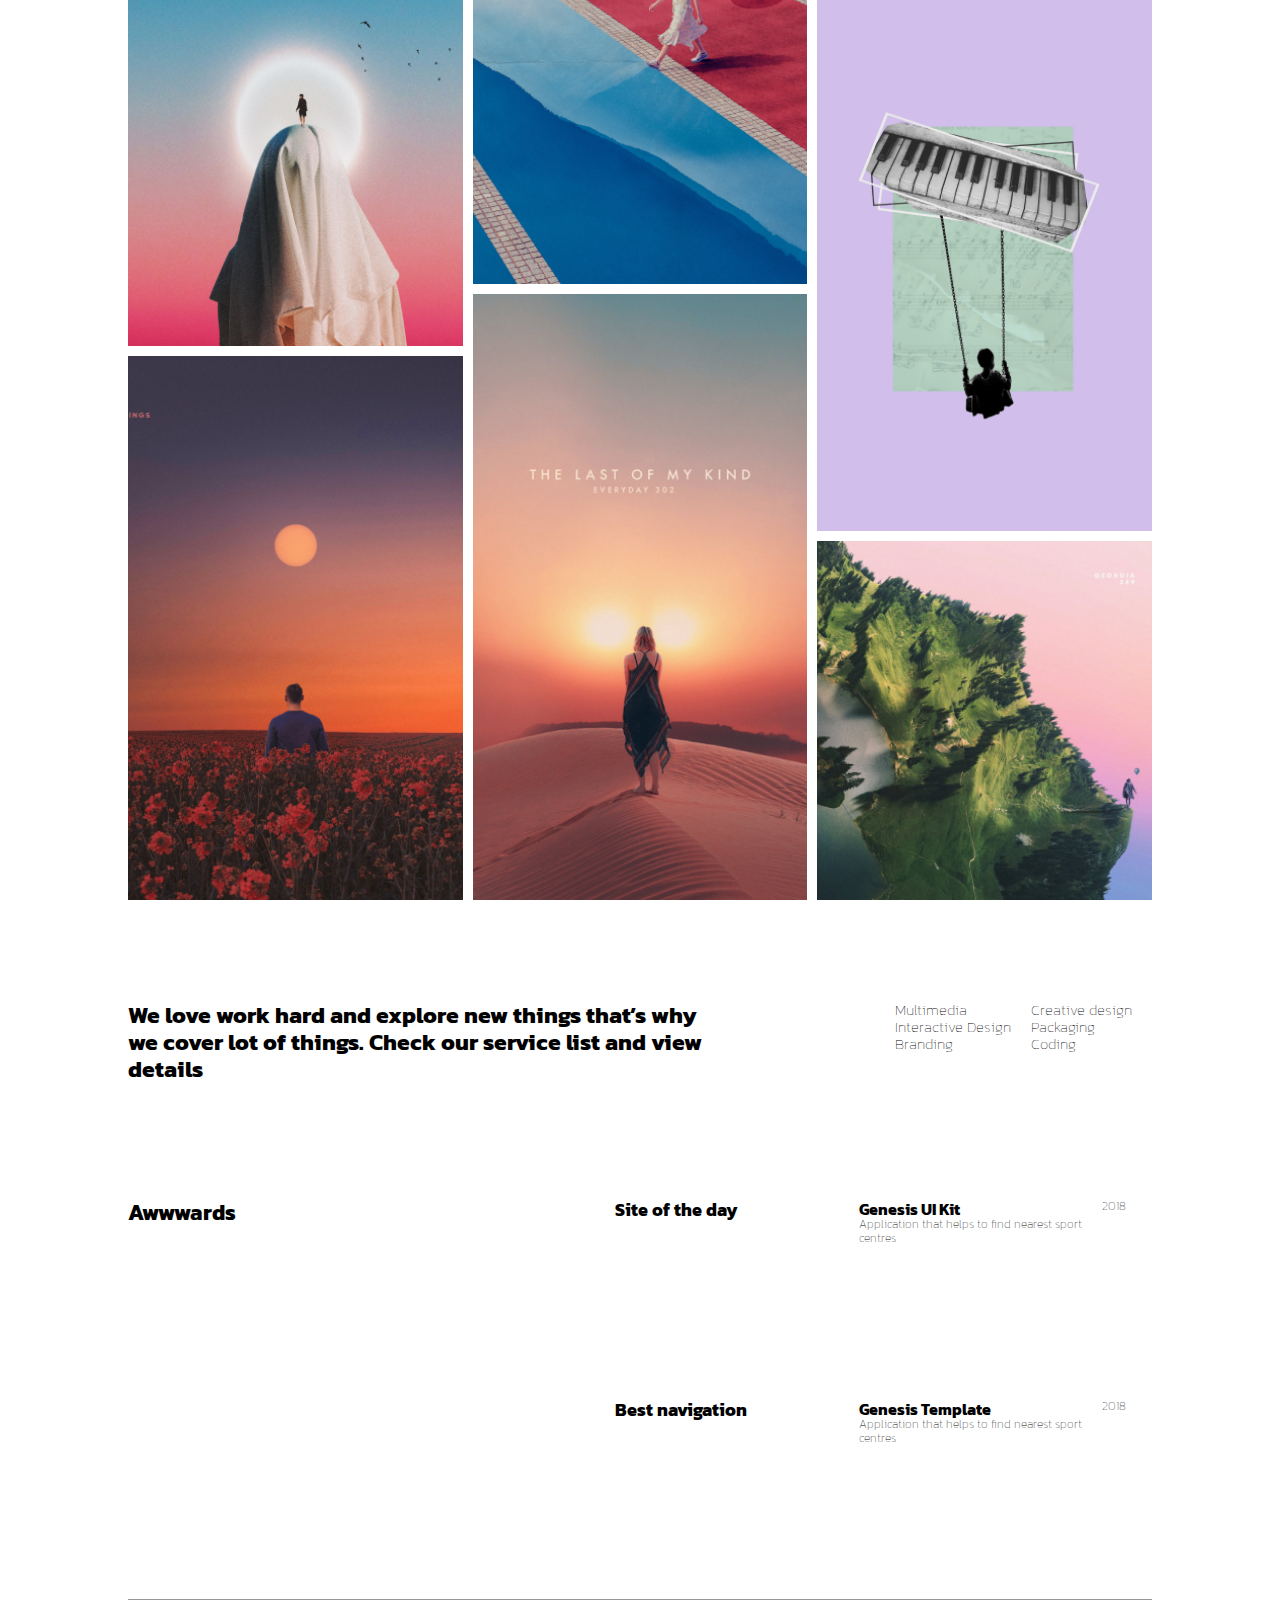
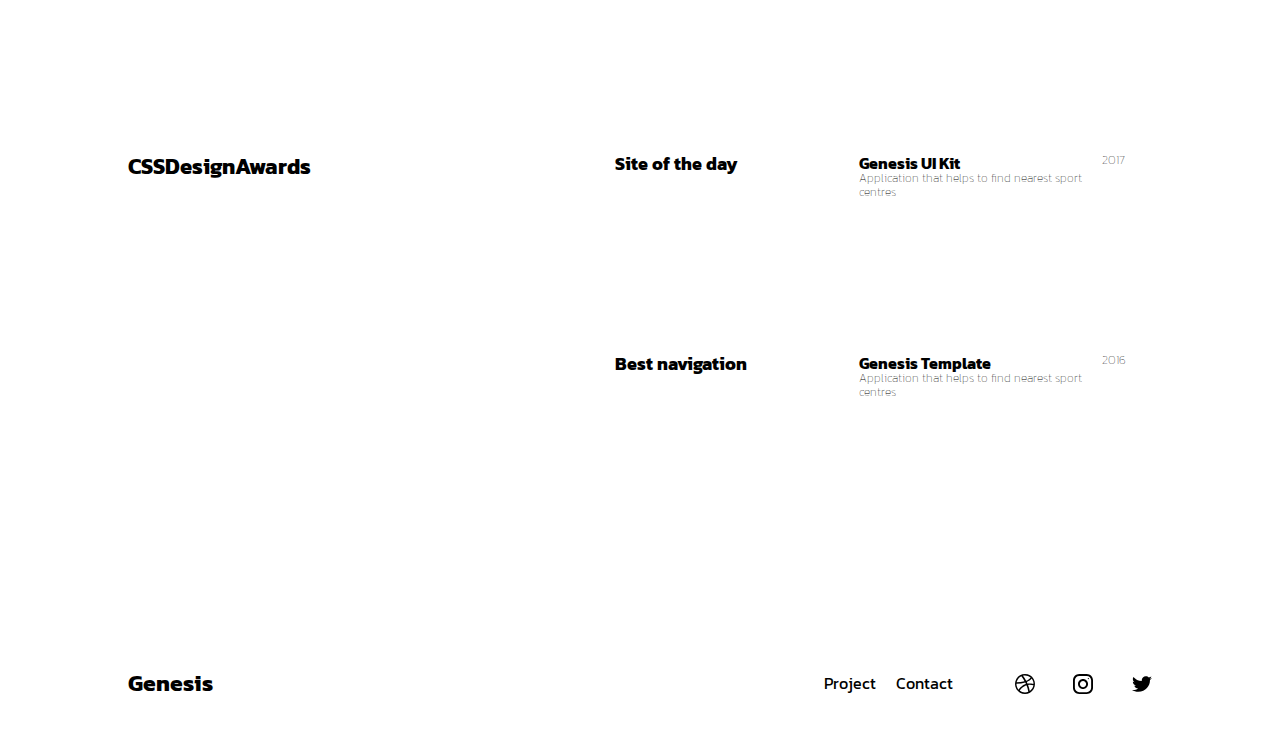
==== commit 4d32b183: "added page 2 and added contact page" ====
--- a/index.html
+++ b/index.html
@@ -12,18 +12,20 @@
     <link rel="preconnect" href="https://fonts.gstatic.com" crossorigin> 
     <link href="https://fonts.googleapis.com/css2?family=Kanit:wght@100&display=swap" rel="stylesheet">
 
+
+    <link rel="stylesheet" href="/styles/normalize.css">
     <link rel="stylesheet" href="styles/styles.css">
 
 
-    <title>Document</title>
+    <title>Genesis-Home</title>
 </head>
 <body>
     <header>
         <nav class="navbar">
-             <div class="logo"><h1>Genesis</h1></div>
+             <div class="logo"><a href="index.html"><h1>Genesis</h1></a></div>
             <ul>
-                <li><a href="#">Project</a></li>
-                <li><a href="#">Contact</a></li>
+                <li><a href="pages/project.html">Project</a></li>
+                <li><a href="pages/contact.html">Contact</a></li>
             </ul>
         </nav>
     </header>
@@ -32,7 +34,7 @@
         <section class="section1">
             <div class="text-container">
                 <h2>Shooting Stars</h2>
-                <p>Hello, I’m Bakhtiyar Sattarov,
+                <p class="intro-text">Hello, I’m Bakhtiyar Sattarov,
                     product designer with experience
                     in studios and startups</p>
                 </div>
@@ -129,11 +131,11 @@
     </main>
 
     <footer class="footer-container">
-        <nav class="navbar">
-             <div class="logo"><h3>Genesis</h3></div>
+        <nav class="footer-navbar">
+             <div class="logo"><a href="index.html"><h3>Genesis</h3></a></div>
             <ul>
-                <li><a href="#">Project</a></li>
-                <li><a href="#">Contact</a></li>
+                <li><a href="pages/project.html">Project</a></li>
+                <li><a href="pages/contact.html">Contact</a></li>
             </ul>
             <div class="social-media-container">
                 <svg class="dribbble">
--- a/styles/styles.css
+++ b/styles/styles.css
@@ -1 +1 @@
-.footer-container{width:100%;height:70px;display:flex;align-items:center;justify-content:center;margin-top:20%}.logo{font-family:"Kanit",sans-serif;font-size:22px;color:black}.navbar{width:100%;height:70px;display:flex;justify-content:center;align-items:center}.navbar ul{width:100%;display:flex;justify-content:flex-end;padding-right:5%}.navbar li{list-style:none;font-family:"Kanit",sans-serif;font-size:16px}.navbar a{padding:10px;text-decoration:none;color:black;cursor:pointer}.social-media-container{width:150px;height:70px;display:flex;justify-content:space-between;align-items:center}.dribbble{width:20px;height:20px}.instagram{width:20px;height:20px}.twitter{width:20px;height:20px}.section2{width:100%;height:100%;display:flex;justify-content:center;margin-top:150px}.grid-container{width:80%;height:1960px;display:grid;justify-content:center;grid-gap:10px;grid-template-columns:repeat(9,1fr);grid-template-rows:repeat(32,1fr)}.grid-container img{width:100%;height:100%;object-fit:cover}.grid-item1{grid-column:1/4;grid-row:1/8}.grid-item2{grid-column:4/7;grid-row:1/7}.grid-item3{grid-column:7/10;grid-row:1/11}.grid-item4{grid-column:1/4;grid-row:8/16}.grid-item5{grid-column:4/7;grid-row:7/14}.grid-item6{grid-column:7/10;grid-row:11/18}.grid-item7{grid-column:1/4;grid-row:16/24}.grid-item8{grid-column:4/7;grid-row:14/23}.grid-item9{grid-column:7/10;grid-row:18/27}.grid-item10{grid-column:1/4;grid-row:24/33}.grid-item11{grid-column:4/7;grid-row:23/33}.grid-item12{grid-column:7/10;grid-row:27/33}.section4{width:100%;height:800px;display:flex;justify-content:center;flex-wrap:wrap;margin-top:150px}.grid-container1{width:80%;height:400px;display:grid;grid-template-columns:2fr 1fr 1fr 50px;grid-template-rows:repeat(2,1fr);border-bottom:solid 1px #979797}.grid-container1 h3{font-family:"Kanit",sans-serif;font-size:22px;color:black}.grid-container1 h4{font-family:"Kanit",sans-serif;font-size:18px;color:black}.grid-container1 h5{font-family:"Kanit",sans-serif;font-size:16px;color:black}.grid-container1 p{font-family:"Kanit",sans-serif;font-size:12px;font-weight:100;color:black}.grid-container2{width:80%;height:400px;display:grid;grid-template-columns:2fr 1fr 1fr 50px;grid-template-rows:repeat(2,1fr);margin-top:12%}.grid-container2 h3{font-family:"Kanit",sans-serif;font-size:22px;color:black}.grid-container2 h4{font-family:"Kanit",sans-serif;font-size:18px;color:black}.grid-container2 h5{font-family:"Kanit",sans-serif;font-size:16px;color:black}.grid-container2 p{font-family:"Kanit",sans-serif;font-size:12px;font-weight:100;color:black}.section1{width:100%;height:300px;display:flex;justify-content:center}.text-container{float:left;width:40%;height:300px;display:flex;flex-wrap:wrap}h2{margin-top:20px;font-family:"Kanit",sans-serif;font-size:22px;color:#4A4FF2}p{margin-top:20px;font-family:"Kanit",sans-serif;font-size:40px;color:#000000}.quote-container{float:right;width:40%;height:300px;display:flex;justify-content:flex-end;align-items:flex-end;padding-right:5%}.quote{font-family:"Kanit",sans-serif;font-size:15px;color:#000000;font-weight:100}.section3{width:100%;height:150px;display:flex;justify-content:center}.section3-container{width:80%;height:150px;display:flex;justify-content:space-between}.text-container1{width:600px;height:110px;margin-top:20px;font-family:"Kanit",sans-serif;font-size:20px;color:#000000}.lists{width:300px;height:110px;display:flex;justify-content:flex-end;align-items:center}.lists ul{display:flex;flex-direction:column;padding-right:20px}.lists li{list-style:none;font-family:"Kanit",sans-serif;font-size:15px;font-weight:100;color:#000000}header{width:100%;height:70px;margin-top:20px;display:flex;align-items:center;justify-content:center}.logo{font-family:"Kanit",sans-serif;font-size:22px;color:black}.navbar{width:80%;height:70px;display:flex;justify-content:center;align-items:center}.navbar ul{width:100%;display:flex;justify-content:flex-end}.navbar li{list-style:none;font-family:"Kanit",sans-serif;font-size:16px}.navbar a{padding:10px;text-decoration:none;color:black;cursor:pointer}*{margin:0;padding:0;box-sizing:border-box}body{width:100%;height:100vh;flex-direction:column;background-color:white}+.footer-container{width:100%;height:70px;display:flex;align-items:center;justify-content:center;margin-top:20%}.logo{font-family:"Kanit",sans-serif;font-size:20px;color:black;cursor:pointer}.footer-navbar{width:80%;height:70px;display:flex;justify-content:center;align-items:center;padding-bottom:15px}.footer-navbar ul{width:80%;display:flex;justify-content:flex;justify-content:flex-end;margin-right:5%}.footer-navbar li{list-style:none;font-family:"Kanit",sans-serif;font-size:16px}.footer-navbar li a:hover{color:white;text-shadow:0px 0px 5px black;transition:0.5s ease-in-out}.footer-navbar a{padding:10px;text-decoration:none;color:black;cursor:pointer}.social-media-container{width:150px;height:70px;display:flex;justify-content:space-between;align-items:center}.dribbble{width:20px;height:20px;cursor:pointer}.instagram{width:20px;height:20px;cursor:pointer}.twitter{width:20px;height:20px;cursor:pointer}.section2{width:100%;height:100%;display:flex;justify-content:center;margin-top:150px}.grid-container{width:80%;height:1960px;display:grid;justify-content:center;grid-gap:10px;grid-template-columns:repeat(9,1fr);grid-template-rows:repeat(32,1fr)}.grid-container img{width:100%;height:100%;object-fit:cover}.grid-item1{grid-column:1/4;grid-row:1/8}.grid-item2{grid-column:4/7;grid-row:1/7}.grid-item3{grid-column:7/10;grid-row:1/11}.grid-item4{grid-column:1/4;grid-row:8/16}.grid-item5{grid-column:4/7;grid-row:7/14}.grid-item6{grid-column:7/10;grid-row:11/18}.grid-item7{grid-column:1/4;grid-row:16/24}.grid-item8{grid-column:4/7;grid-row:14/23}.grid-item9{grid-column:7/10;grid-row:18/27}.grid-item10{grid-column:1/4;grid-row:24/33}.grid-item11{grid-column:4/7;grid-row:23/33}.grid-item12{grid-column:7/10;grid-row:27/33}.section4{width:100%;height:800px;display:flex;justify-content:center;flex-wrap:wrap;margin-top:150px}.grid-container1{width:80%;height:400px;display:grid;grid-template-columns:2fr 1fr 1fr 50px;grid-template-rows:repeat(2,1fr);border-bottom:solid 1px #979797}.grid-container1 h3{font-family:"Kanit",sans-serif;font-size:22px;color:black}.grid-container1 h4{font-family:"Kanit",sans-serif;font-size:18px;color:black}.grid-container1 h5{font-family:"Kanit",sans-serif;font-size:16px;color:black}.grid-container1 p{font-family:"Kanit",sans-serif;font-size:12px;font-weight:100;color:black}.grid-container2{width:80%;height:400px;display:grid;grid-template-columns:2fr 1fr 1fr 50px;grid-template-rows:repeat(2,1fr);margin-top:12%}.grid-container2 h3{font-family:"Kanit",sans-serif;font-size:22px;color:black}.grid-container2 h4{font-family:"Kanit",sans-serif;font-size:18px;color:black}.grid-container2 h5{font-family:"Kanit",sans-serif;font-size:16px;color:black}.grid-container2 p{font-family:"Kanit",sans-serif;font-size:12px;font-weight:100;color:black}.project-section3{width:100%;height:300px;display:flex;justify-content:center;margin-top:35px}.project-grid1{width:80%;display:grid;grid-template-columns:1fr 1fr 1fr;grid-template-rows:repeat(1,1fr);grid-gap:20px}.section1{width:100%;height:300px;display:flex;justify-content:center}.text-container{float:left;width:40%;height:300px;display:flex;flex-wrap:wrap}h2{margin-top:20px;font-family:"Kanit",sans-serif;font-size:22px;color:#4A4FF2}.intro-text{margin-top:20px;font-family:"Kanit",sans-serif;font-weight:400;font-size:40px;color:#000000}.quote-container{float:right;width:40%;height:300px;display:flex;justify-content:flex-end;align-items:flex-end;padding-right:5%}.quote{font-family:"Kanit",sans-serif;font-size:15px;color:#000000;font-weight:100}.section3{width:100%;height:150px;display:flex;justify-content:center}.section3-container{width:80%;height:150px;display:flex;justify-content:space-between}.text-container1{width:600px;height:110px;margin-top:10%;font-family:"Kanit",sans-serif;font-size:20px;color:#000000}.lists{width:300px;height:110px;display:flex;justify-content:flex-end;align-items:center;margin-top:7%}.lists ul{display:flex;flex-direction:column;padding-right:20px}.lists li{list-style:none;font-family:"Kanit",sans-serif;font-size:15px;font-weight:100;color:#000000}header{width:100%;height:70px;margin-top:20px;display:flex;align-items:center;justify-content:center}h1{font-family:"Kanit",sans-serif;font-size:22px;color:black;cursor:pointer}.navbar{width:80%;height:70px;display:flex;justify-content:center;align-items:center}.navbar ul{width:100%;display:flex;justify-content:flex-end}.navbar li{list-style:none;font-family:"Kanit",sans-serif;font-size:16px}.navbar li a:hover{color:white;text-shadow:0px 0px 5px black;transition:0.5s ease-in-out}.navbar a{padding:10px;text-decoration:none;color:black;cursor:pointer}.project-section1{width:100%;height:auto;display:flex;justify-content:center}.project-section1 h2{font-family:"Kanit",sans-serif;font-size:40px;color:black}.project-section1 h3{font-family:"Kanit",sans-serif;font-size:15px;color:#717171}.project-section1 h4{font-family:"Kanit",sans-serif;font-size:15px;color:rgb(0,0,0)}.project-section1 p{font-family:"Kanit",sans-serif;font-size:15px;font-weight:100;color:black}.project-content-left{width:40%}.project-text-box1{width:100%}.project-content-right{width:40%;padding-left:10%}.table-box{width:100%}table{width:85%;border-collapse:collapse}.row{height:50px;border-bottom:1px solid black}.project-section2{width:100%;height:auto;display:flex;justify-content:center;margin-top:5%}.image-walking-women{width:80%}img{width:100%}p{font-family:"Kanit",sans-serif;font-size:15px;font-weight:100;color:black}.contact-section1{width:100%;height:auto;display:flex;justify-content:center}.contact-section1 h2{font-family:"Kanit",sans-serif;font-size:40px;color:black}.contact-section1 p{font-family:"Kanit",sans-serif;font-size:15px;font-weight:100;color:black}.contact-content-left{width:50%}.contact-textbox1{width:100%;margin-top:20px}.contact-content-right{width:30%}.form-container{width:100%;height:auto;display:flex;justify-content:center;align-items:center;margin-top:5%}.form-container .input-field{font-family:"Kanit",sans-serif;font-size:15px;font-weight:400;color:black;border:none;border-bottom:solid 1px #b4b4b4}.form-container .input-field:hover{background-color:#dadada;transition:0.5s ease-in-out}.form-container .input-field::placeholder{padding-left:5px}.form-container .input-field:hover::placeholder{color:#000000;transition:0.5s ease-in-out}.form-container .message-field{font-family:"Kanit",sans-serif;font-size:15px;font-weight:400;color:black;border:none;border-bottom:solid 1px #b4b4b4}.form-container .message-field:hover{background-color:#dadada;transition:0.5s ease-in-out}.form-container .message-field::placeholder{padding-left:5px;padding-top:15px}.form-container .message-field:hover::placeholder{color:#000000;transition:0.5s ease-in-out}.form{width:100%;height:200px;display:flex;justify-content:space-between;flex-direction:column}.button-container{width:100%;height:auto;display:flex;justify-content:flex-start;margin-top:10%}.button{width:125px;height:50px;font-family:"Kanit",sans-serif;font-size:15px;font-weight:400;color:rgb(255,255,255);background-color:#4A4FF2;border:none}.button:hover{background-color:#4A4FF2;transition:0.5s ease-in-out;text-shadow:0px 0px 5px black;box-shadow:inset 0px 0px 10px black}.contact-section2{width:100%;height:auto;display:flex;justify-content:center;margin-top:10%}.contact-map-image{width:80%}img{width:100%}*{margin:0;padding:0;box-sizing:border-box}body{width:100%;height:100vh;flex-direction:column;background-color:white}